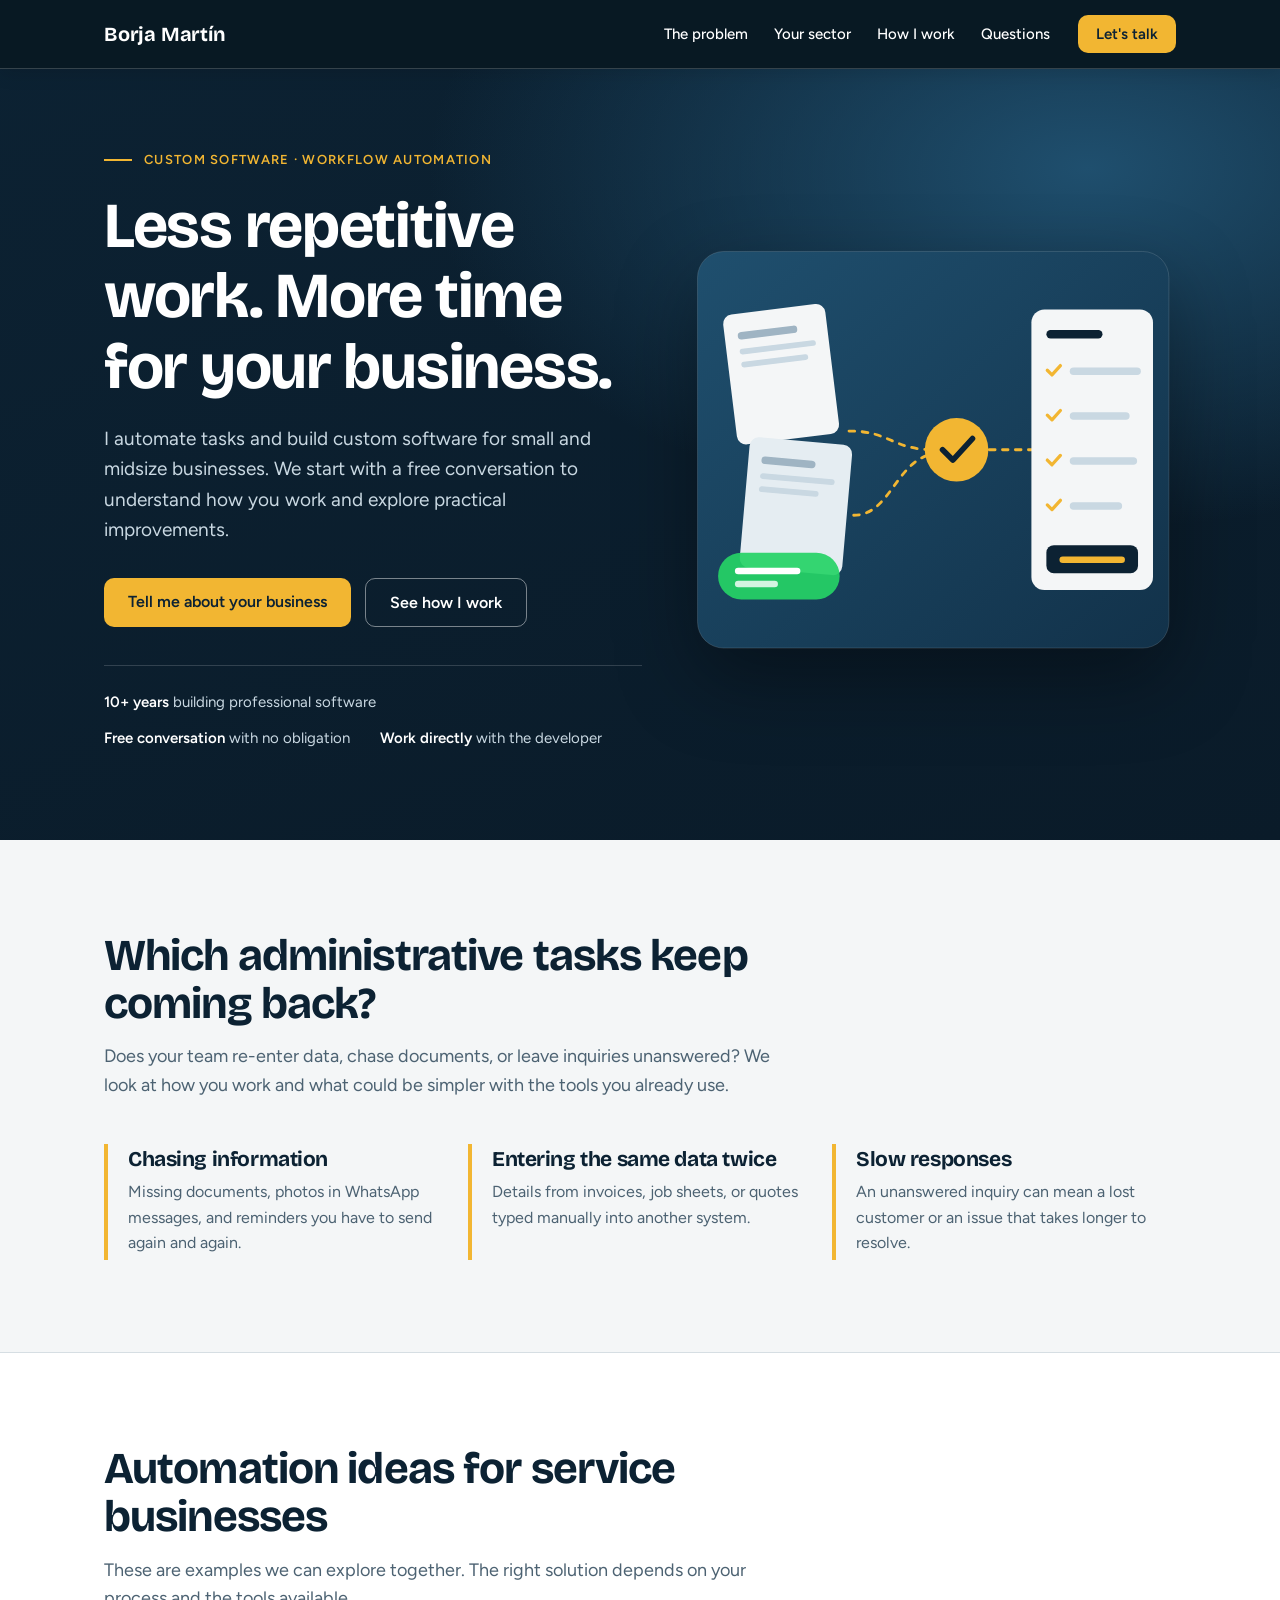
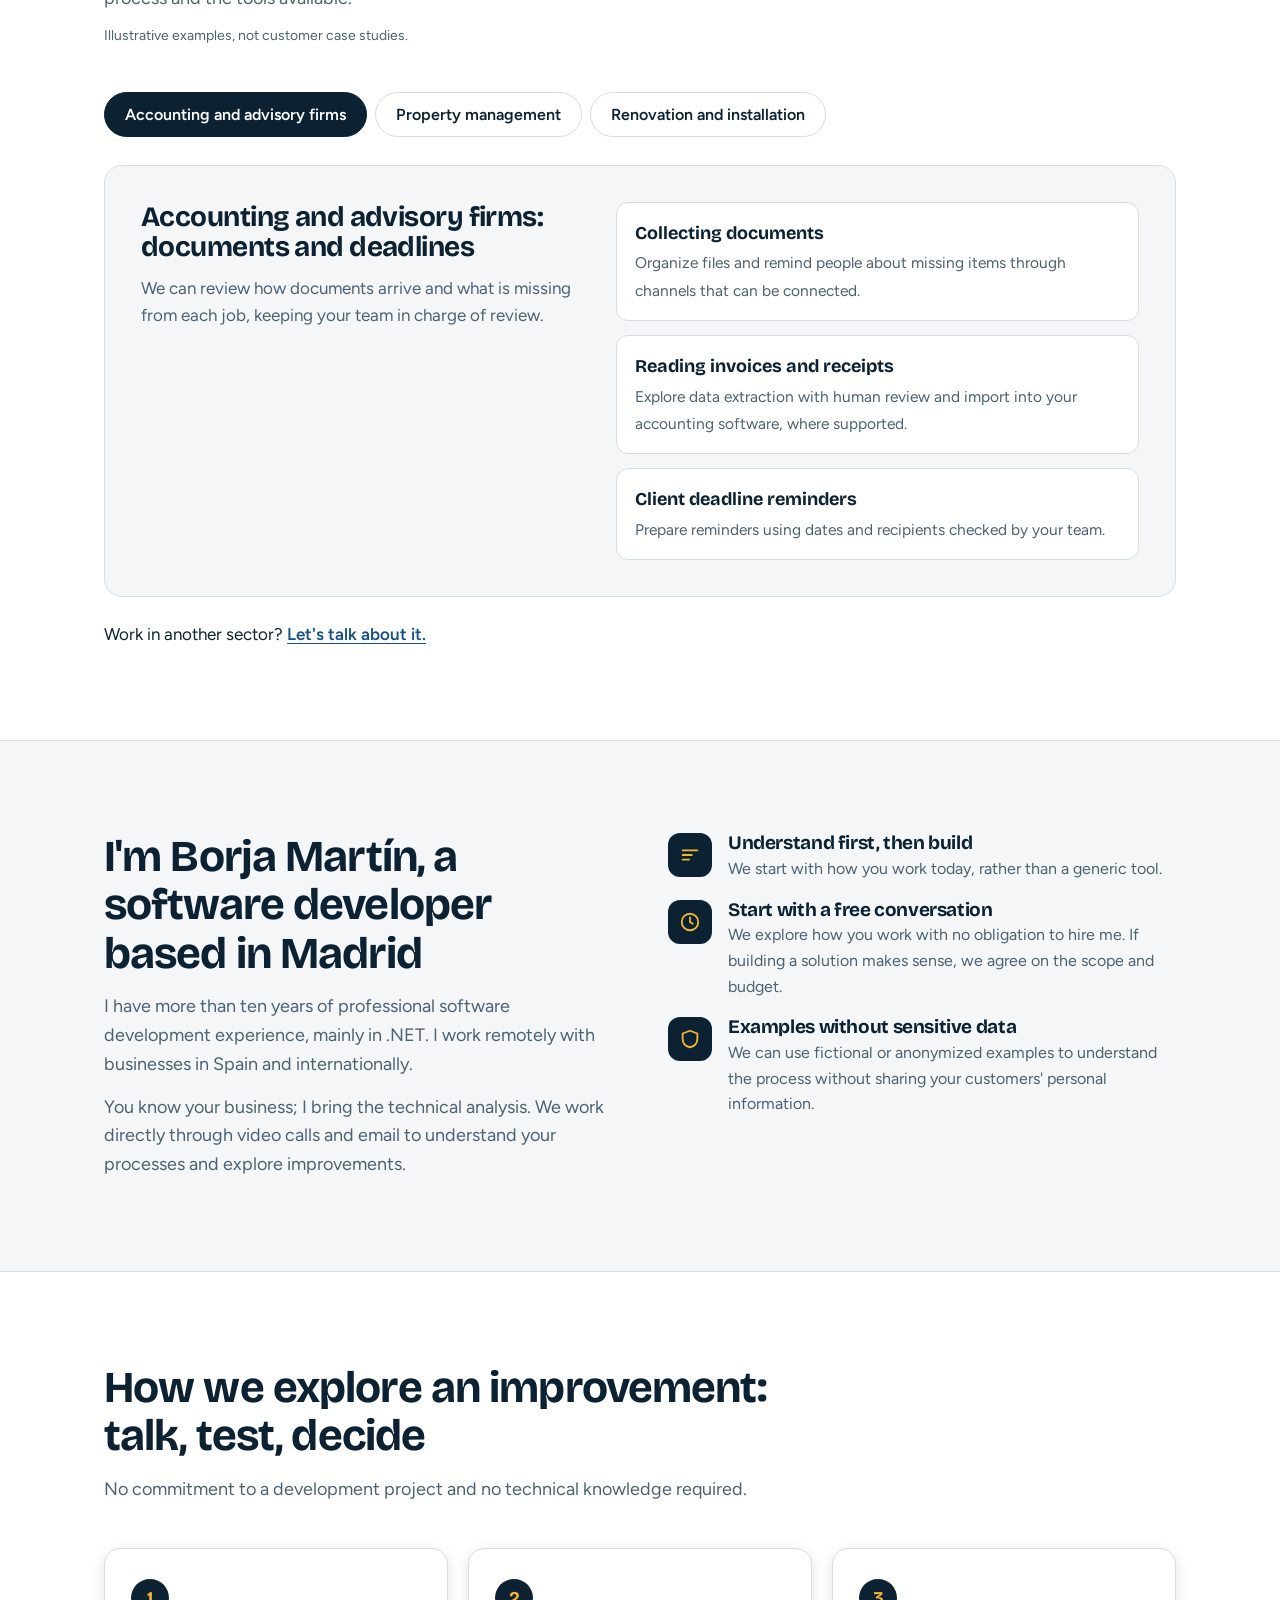
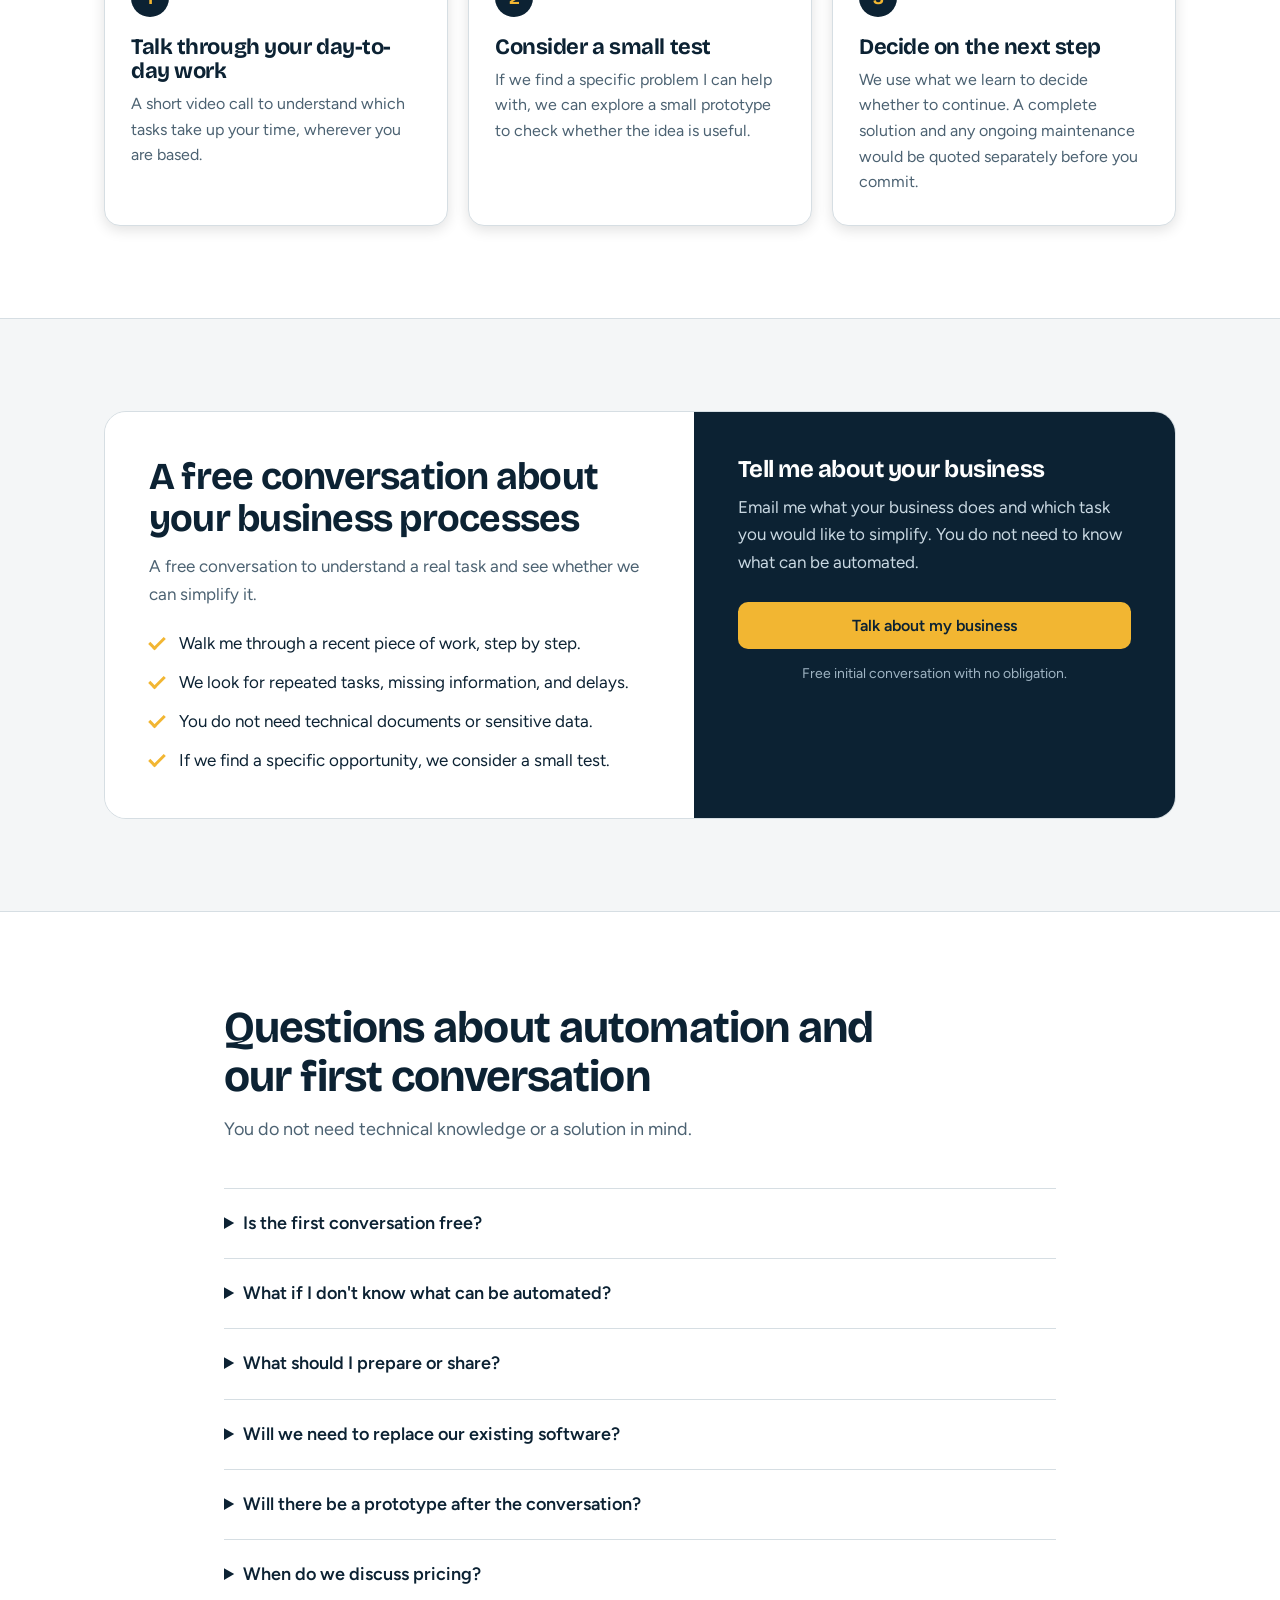
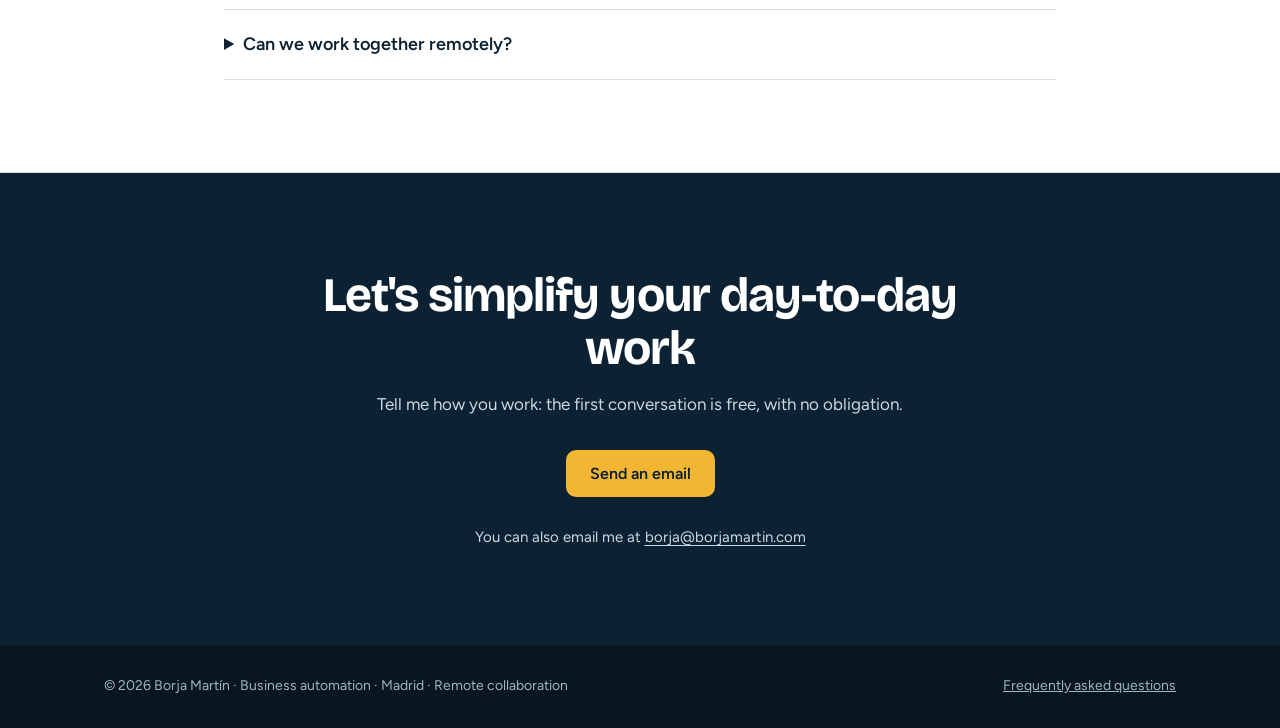
==== publicar/en/index.html @ 5dc5f98e "Add English page and keep translated labels in HTML" ====
<!DOCTYPE html>
<html lang="en">
<head>
<meta charset="utf-8">
<meta name="viewport" content="width=device-width, initial-scale=1, viewport-fit=cover">
<title>Custom Software and Workflow Automation | Borja Martín</title>
<meta name="description" content="Workflow automation and custom software for small and midsize businesses. Work remotely with Borja Martín, a software developer based in Madrid. Start with a free conversation.">
<link rel="preconnect" href="https://fonts.googleapis.com">
<link rel="preconnect" href="https://fonts.gstatic.com" crossorigin>
<link href="https://fonts.googleapis.com/css2?family=Bricolage+Grotesque:opsz,wght@12..96,500;12..96,700&family=Figtree:wght@400;500;600&display=swap" rel="stylesheet">
<link rel="stylesheet" href="../assets/css/styles.css?v=20261029-1">
<script src="../assets/js/main.js" defer></script>
<script defer src="https://analytics.borjamartin.com/script.js" data-website-id="5ac6e45a-a960-495a-aa87-664ab7a96875"></script>
</head>
<body>
<a class="skip-link" href="#inicio">Skip to content</a>

<header class="nav">
  <div class="wrap">
    <a class="brand" href="#inicio">Borja Martín</a>
    <button class="menu-toggle" type="button" aria-expanded="false" aria-controls="primary-navigation" aria-label="Open menu" data-open-label="Open menu" data-close-label="Close menu" hidden>
      <svg viewBox="0 0 24 24" width="24" height="24" aria-hidden="true" focusable="false">
        <path class="menu-icon" d="M4 6h16M4 12h16M4 18h16"/>
        <path class="close-icon" d="m6 6 12 12M6 18 18 6"/>
      </svg>
    </button>
    <nav id="primary-navigation" aria-label="Main navigation"><ul>
      <li><a href="#problema">The problem</a></li>
      <li><a href="#sectores">Your sector</a></li>
      <li><a href="#metodo">How I work</a></li>
      <li><a href="#faq">Questions</a></li>
    </ul></nav>
    <a class="btn sm" href="#contacto">Let's talk</a>
  </div>
</header>

<main id="inicio" tabindex="-1">
<section class="hero" aria-labelledby="hero-title">
  <div class="wrap">
    <div>
      <p class="eyebrow">Custom software · Workflow automation</p>
      <h1 id="hero-title">Less repetitive work. More time for your business.</h1>
      <p class="lead">I automate tasks and build custom software for small and midsize businesses. We start with a free conversation to understand how you work and explore practical improvements.</p>
      <div class="cta-row">
        <a class="btn" href="#contacto">Tell me about your business</a>
        <a class="btn ghost" href="#metodo">See how I work</a>
      </div>
      <div class="proof">
        <span><b>10+ years</b> building professional software</span>
        <span><b>Free conversation</b> with no obligation</span>
        <span><b>Work directly</b> with the developer</span>
      </div>
    </div>
    <svg viewBox="0 0 520 440" role="img" aria-label="Unsorted documents pass through an automated workflow and become an organized, completed checklist">
      <defs>
        <linearGradient id="g1" x1="0" y1="0" x2="1" y2="1"><stop offset="0" stop-color="#1F4F6E"/><stop offset="1" stop-color="#12324A"/></linearGradient>
      </defs>
      <rect x="8" y="8" width="504" height="424" rx="28" fill="url(#g1)" stroke="rgba(255,255,255,.14)"/>
      <g transform="rotate(-7 90 120)"><rect x="40" y="70" width="110" height="140" rx="10" fill="#F4F6F7"/><rect x="54" y="90" width="64" height="8" rx="4" fill="#9FB4C3"/><rect x="54" y="108" width="82" height="6" rx="3" fill="#C9D8E2"/><rect x="54" y="122" width="72" height="6" rx="3" fill="#C9D8E2"/></g>
      <g transform="rotate(5 110 260)"><rect x="60" y="210" width="110" height="140" rx="10" fill="#E5EDF2"/><rect x="74" y="230" width="58" height="8" rx="4" fill="#9FB4C3"/><rect x="74" y="248" width="80" height="6" rx="3" fill="#C9D8E2"/><rect x="74" y="262" width="64" height="6" rx="3" fill="#C9D8E2"/></g>
      <g><rect x="30" y="330" width="130" height="50" rx="25" fill="#25D366" opacity=".92"/><rect x="48" y="346" width="70" height="7" rx="3.5" fill="#fff"/><rect x="48" y="360" width="46" height="7" rx="3.5" fill="#fff" opacity=".8"/></g>
      <path class="flow" d="M170 200 C 215 200, 215 220, 262 220" fill="none" stroke="#F2B632" stroke-width="3" stroke-linecap="round"/>
      <path class="flow" d="M175 290 C 215 290, 220 230, 262 224" fill="none" stroke="#F2B632" stroke-width="3" stroke-linecap="round"/>
      <circle cx="285" cy="220" r="34" fill="#F2B632"/>
      <path d="M270 220 l11 11 l21 -23" fill="none" stroke="#0C2233" stroke-width="6" stroke-linecap="round" stroke-linejoin="round"/>
      <path class="flow" d="M320 220 C 345 220, 345 220, 365 220" fill="none" stroke="#F2B632" stroke-width="3" stroke-linecap="round"/>
      <rect x="365" y="70" width="130" height="300" rx="14" fill="#F4F6F7"/>
      <g fill="#0C2233"><rect x="381" y="92" width="60" height="9" rx="4.5"/></g>
      <g stroke="#F2B632" stroke-width="3.5" fill="none" stroke-linecap="round" stroke-linejoin="round">
        <path d="M382 135 l5 5 l9 -10"/><path d="M382 183 l5 5 l9 -10"/><path d="M382 231 l5 5 l9 -10"/><path d="M382 279 l5 5 l9 -10"/>
      </g>
      <g fill="#C9D8E2"><rect x="406" y="132" width="76" height="8" rx="4"/><rect x="406" y="180" width="64" height="8" rx="4"/><rect x="406" y="228" width="72" height="8" rx="4"/><rect x="406" y="276" width="56" height="8" rx="4"/></g>
      <rect x="381" y="322" width="98" height="30" rx="8" fill="#0C2233"/><rect x="395" y="334" width="70" height="7" rx="3.5" fill="#F2B632"/>
    </svg>
  </div>
</section>

<section id="problema" aria-labelledby="problema-title">
  <div class="wrap">
    <div class="intro">
      <h2 id="problema-title">Which administrative tasks keep coming back?</h2>
      <p>Does your team re-enter data, chase documents, or leave inquiries unanswered? We look at how you work and what could be simpler with the tools you already use.</p>
    </div>
    <div class="pain">
      <div><h3>Chasing information</h3><p>Missing documents, photos in WhatsApp messages, and reminders you have to send again and again.</p></div>
      <div><h3>Entering the same data twice</h3><p>Details from invoices, job sheets, or quotes typed manually into another system.</p></div>
      <div><h3>Slow responses</h3><p>An unanswered inquiry can mean a lost customer or an issue that takes longer to resolve.</p></div>
    </div>
  </div>
</section>

<section id="sectores" class="alt" aria-labelledby="sectores-title">
  <div class="wrap">
    <div class="intro">
      <h2 id="sectores-title">Automation ideas for service businesses</h2>
      <p>These are examples we can explore together. The right solution depends on your process and the tools available.</p>
      <p class="note">Illustrative examples, not customer case studies.</p>
    </div>
    <div class="tabs" role="tablist" aria-label="Business sector" hidden>
      <button class="tab" role="tab" aria-selected="true" aria-controls="p1" id="t1">Accounting and advisory firms</button>
      <button class="tab" role="tab" aria-selected="false" aria-controls="p2" id="t2" tabindex="-1">Property management</button>
      <button class="tab" role="tab" aria-selected="false" aria-controls="p3" id="t3" tabindex="-1">Renovation and installation</button>
    </div>

    <div class="panel" id="p1" aria-labelledby="gestorias-title">
      <div><h3 id="gestorias-title">Accounting and advisory firms: documents and deadlines</h3><p class="story">We can review how documents arrive and what is missing from each job, keeping your team in charge of review.</p></div>
      <ul>
        <li><b>Collecting documents</b><span>Organize files and remind people about missing items through channels that can be connected.</span></li>
        <li><b>Reading invoices and receipts</b><span>Explore data extraction with human review and import into your accounting software, where supported.</span></li>
        <li><b>Client deadline reminders</b><span>Prepare reminders using dates and recipients checked by your team.</span></li>
      </ul>
    </div>

    <div class="panel" id="p2" aria-labelledby="fincas-title">
      <div><h3 id="fincas-title">Property managers: issues and follow-up</h3><p class="story">We can look at bringing reports and responses together so you can see who owns each issue and its current status.</p></div>
      <ul>
        <li><b>Logging issues</b><span>Keep the owner, date, and status together, with automatic or manual entry depending on the channel.</span></li>
        <li><b>Following up with vendors and residents</b><span>Explore notifications based on status changes confirmed by the person responsible.</span></li>
        <li><b>Preparing communications</b><span>Explore templates and reminders with recipients and content reviewed before sending.</span></li>
      </ul>
    </div>

    <div class="panel" id="p3" aria-labelledby="reformas-title">
      <div><h3 id="reformas-title">Renovation and installation: inquiries and quotes</h3><p class="story">We can explore how to collect requests that arrive while you are on site, so you do not have to piece together each inquiry from messages and photos.</p></div>
      <ul>
        <li><b>Collecting requests</b><span>Consider a form or connected channel to gather details, photos, and measurements for review.</span></li>
        <li><b>Drafting quotes</b><span>Explore templates based on your rates, with prices and scope reviewed by you before sending.</span></li>
        <li><b>Tracking inquiries and visits</b><span>Look at reminders for open requests and notifications for confirmed appointments.</span></li>
      </ul>
    </div>
    <p class="sector-contact">Work in another sector? <a href="#contacto">Let's talk about it.</a></p>
  </div>
</section>

<section id="guia" aria-labelledby="guia-title">
  <div class="wrap guide">
    <div class="intro">
      <h2 id="guia-title">I'm Borja Martín, a software developer based in Madrid</h2>
      <p>I have more than ten years of professional software development experience, mainly in .NET. I work remotely with businesses in Spain and internationally.</p>
      <p>You know your business; I bring the technical analysis. We work directly through video calls and email to understand your processes and explore improvements.</p>
    </div>
    <div class="facts">
      <div class="fact"><i><svg viewBox="0 0 24 24"><path d="M4 7h16M4 12h10M4 17h7"/></svg></i><div><h3>Understand first, then build</h3><p>We start with how you work today, rather than a generic tool.</p></div></div>
      <div class="fact"><i><svg viewBox="0 0 24 24"><circle cx="12" cy="12" r="9"/><path d="M12 7v5l3 2"/></svg></i><div><h3>Start with a free conversation</h3><p>We explore how you work with no obligation to hire me. If building a solution makes sense, we agree on the scope and budget.</p></div></div>
      <div class="fact"><i><svg viewBox="0 0 24 24"><path d="M12 3l8 3v6c0 5-3.5 8-8 9-4.5-1-8-4-8-9V6z"/></svg></i><div><h3>Examples without sensitive data</h3><p>We can use fictional or anonymized examples to understand the process without sharing your customers' personal information.</p></div></div>
    </div>
  </div>
</section>

<section id="metodo" class="alt" aria-labelledby="metodo-title">
  <div class="wrap">
    <div class="intro"><h2 id="metodo-title">How we explore an improvement: talk, test, decide</h2><p>No commitment to a development project and no technical knowledge required.</p></div>
    <div class="steps">
      <div class="step"><h3>Talk through your day-to-day work</h3><p>A short video call to understand which tasks take up your time, wherever you are based.</p></div>
      <div class="step"><h3>Consider a small test</h3><p>If we find a specific problem I can help with, we can explore a small prototype to check whether the idea is useful.</p></div>
      <div class="step"><h3>Decide on the next step</h3><p>We use what we learn to decide whether to continue. A complete solution and any ongoing maintenance would be quoted separately before you commit.</p></div>
    </div>
  </div>
</section>

<section id="conversacion" aria-labelledby="conversacion-title">
  <div class="wrap">
    <div class="offer">
      <div class="l">
        <h2 id="conversacion-title">A free conversation about your business processes</h2>
        <p>A free conversation to understand a real task and see whether we can simplify it.</p>
        <ul>
          <li>Walk me through a recent piece of work, step by step.</li>
          <li>We look for repeated tasks, missing information, and delays.</li>
          <li>You do not need technical documents or sensitive data.</li>
          <li>If we find a specific opportunity, we consider a small test.</li>
        </ul>
      </div>
      <div class="r">
        <h3>Tell me about your business</h3>
        <p>Email me what your business does and which task you would like to simplify. You do not need to know what can be automated.</p>
        <a class="btn" href="#contacto">Talk about my business</a>
        <small>Free initial conversation with no obligation.</small>
      </div>
    </div>
  </div>
</section>

<section id="faq" class="alt" aria-labelledby="faq-title">
  <div class="wrap faq">
    <div class="intro">
      <h2 id="faq-title">Questions about automation and our first conversation</h2>
      <p>You do not need technical knowledge or a solution in mind.</p>
    </div>
    <details>
      <summary>Is the first conversation free?</summary>
      <p>Yes. It helps me understand how you work and whether there is a problem I can help with. It does not commit you to an assessment, prototype, or development project.</p>
    </details>
    <details>
      <summary>What if I don't know what can be automated?</summary>
      <p>That is fine. We can start with a recent job: how it came in, who was involved, and where problems arose. You know the business; I investigate the technical options.</p>
    </details>
    <details>
      <summary>What should I prepare or share?</summary>
      <p>Think of a task that repeats or causes problems. If we need an example, use fictional or anonymized data. You do not need to send passwords, customer documents, or sensitive information.</p>
    </details>
    <details>
      <summary>Will we need to replace our existing software?</summary>
      <p>Not necessarily. First we check whether work can be simplified with what you already use. Connecting tools depends on their features, permissions, and costs, so we need to check each case.</p>
    </details>
    <details>
      <summary>Will there be a prototype after the conversation?</summary>
      <p>Not always. If we find a specific problem and a test would help us evaluate an improvement, we agree on what to test and the terms before starting. A prototype helps us learn; it would not be a complete solution ready for production.</p>
    </details>
    <details>
      <summary>When do we discuss pricing?</summary>
      <p>The initial conversation is free. If continuing makes sense, we agree on the next piece of work and its terms before starting. Any subsequent development or maintenance would have a proposal and quote for you to accept or decline.</p>
    </details>
    <details>
      <summary>Can we work together remotely?</summary>
      <p>Yes. I am based in Madrid and work remotely with businesses internationally. We use video calls, email, and examples of your processes to define the work and review progress. We agree on meeting times that work for both of us.</p>
    </details>
  </div>
</section>

<section class="final" id="contacto" aria-labelledby="contacto-title">
  <div class="wrap">
    <h2 id="contacto-title">Let's simplify your day-to-day work</h2>
    <p>Tell me how you work: the first conversation is free, with no obligation.</p>
    <div class="cta-row">
      <a class="btn" href="mailto:borja@borjamartin.com?subject=Conversation%20about%20my%20business" data-mail data-umami-event="email-click">Send an email</a>
    </div>
    <p class="contact-email">You can also email me at <a href="mailto:borja@borjamartin.com" data-mail>borja@borjamartin.com</a></p>
  </div>
</section>
</main>

<footer>
  <div class="wrap">
    <span>© <span data-current-year>2026</span> Borja Martín · Business automation · Madrid · Remote collaboration</span>
    <a href="#faq">Frequently asked questions</a>
  </div>
</footer>


</body>
</html>
---- publicar/assets/css/styles.css ----
:root{
  --bg:#F4F6F7;--surface:#fff;--ink:#0C2233;--muted:#4C6272;--line:#D6DEE3;
  --navy:#0C2233;--navy2:#16384F;--accent:#F2B632;--accent-ink:#0C2233;--link:#16508A;
  --head:"Bricolage Grotesque","Segoe UI",system-ui,sans-serif;--body:"Figtree","Segoe UI",system-ui,sans-serif;
  box-sizing:border-box;padding-top:env(safe-area-inset-top,0px);padding-bottom:env(safe-area-inset-bottom,0px);
}
@media (prefers-color-scheme:dark){:root:not([data-theme="light"]){--bg:#09151E;--surface:#10263A;--ink:#EAF0F3;--muted:#A3B6C4;--line:#23405A;--link:#8DC0F0;color-scheme:dark}}
:root[data-theme="dark"]{--bg:#09151E;--surface:#10263A;--ink:#EAF0F3;--muted:#A3B6C4;--line:#23405A;--link:#8DC0F0;color-scheme:dark}
*,*::before,*::after{box-sizing:inherit}
html{scroll-behavior:smooth;scroll-padding-top:calc(env(safe-area-inset-top,0px) + 76px)}
body{margin:0;background:var(--bg);color:var(--ink);font:400 17px/1.6 var(--body);-webkit-font-smoothing:antialiased}
body::before{content:"";position:fixed;inset:0 0 auto;height:env(safe-area-inset-top,0px);z-index:60;background:#081923}
h1,h2,h3{font-family:var(--head);line-height:1.1;margin:0;letter-spacing:-.02em}
p{margin:0}
a{color:inherit}
.wrap{max-width:1120px;margin:0 auto;padding:0 24px}
:focus-visible{outline:3px solid var(--ink);outline-offset:3px;border-radius:4px}
.nav :focus-visible,.hero :focus-visible,.offer .r :focus-visible,.final :focus-visible,footer :focus-visible{outline-color:var(--accent)}
[hidden]{display:none!important}
.skip-link{position:fixed;top:10px;left:10px;z-index:100;padding:12px 18px;background:var(--surface);color:var(--ink);transform:translateY(-200%)}
.skip-link:focus{transform:none}

/* navbar */
.nav{position:fixed;top:env(safe-area-inset-top,0px);left:0;right:0;z-index:50;background:#081923;border-bottom:1px solid rgba(255,255,255,.18);box-shadow:0 4px 18px rgba(0,0,0,.12);color:#fff}
.nav .wrap{display:flex;align-items:center;gap:28px;height:68px}
.brand{font:700 20px var(--head);text-decoration:none;margin-right:auto;letter-spacing:-.01em}
.nav ul{display:flex;gap:26px;list-style:none;margin:0;padding:0}
.nav ul a{text-decoration:none;font-weight:500;font-size:15px;opacity:1}
.nav ul a:hover{opacity:1;text-decoration:underline;text-underline-offset:6px}
.menu-toggle {
  display: none;
  align-items: center;
  justify-content: center;
  flex-shrink: 0;
  width: 44px;
  height: 44px;
  padding: 0;
  border: 1px solid rgba(255,255,255,.45);
  border-radius: 10px;
  background: transparent;
  color: #fff;
  cursor: pointer;
}
.menu-toggle svg{fill:none;stroke:currentColor;stroke-width:2;stroke-linecap:round}
.menu-toggle .close-icon{display:none}
.menu-toggle[aria-expanded="true"] .menu-icon{display:none}
.menu-toggle[aria-expanded="true"] .close-icon{display:block}
.menu-toggle:hover{background:rgba(255,255,255,.08)}
.btn{display:inline-block;background:var(--accent);color:var(--accent-ink);font:600 16px var(--body);padding:14px 24px;border-radius:10px;text-decoration:none;border:0;cursor:pointer;transition:transform .15s,box-shadow .15s}
.btn:hover{transform:translateY(-2px);box-shadow:0 8px 22px rgba(242,182,50,.35)}
.btn.sm{padding:10px 18px;font-size:15px}
.btn.ghost{background:transparent;color:#fff;border:1.5px solid rgba(255,255,255,.45)}
.btn.ghost:hover{box-shadow:none;border-color:#fff}

/* hero */
.hero{background:radial-gradient(1100px 600px at 85% 20%,#1F4F6E 0%,transparent 60%),linear-gradient(160deg,#0C2233,#0A1B29);color:#fff;padding:150px 0 90px;overflow:hidden}
.hero .wrap{display:grid;grid-template-columns:1.05fr .95fr;gap:48px;align-items:center}
.eyebrow{display:flex;align-items:center;gap:12px;margin-bottom:20px;color:var(--accent);font-size:13px;font-weight:600;letter-spacing:.1em;text-transform:uppercase}
.eyebrow::before{content:"";width:28px;height:2px;background:currentColor;flex:none}
.hero h1{font-size:clamp(38px,5.4vw,64px);font-weight:700}
.hero p.lead{font-size:19px;color:#C9D8E2;margin:22px 0 32px;max-width:520px}
.cta-row{display:flex;flex-wrap:wrap;gap:14px}
.proof{display:flex;flex-wrap:wrap;gap:12px 30px;margin-top:38px;padding-top:24px;border-top:1px solid rgba(255,255,255,.16);font-size:15px;color:#C9D8E2}
.proof b{color:#fff;font-weight:600}
.hero svg{width:100%;height:auto;display:block;filter:drop-shadow(0 30px 40px rgba(0,0,0,.35))}
.flow{stroke-dasharray:6 8;animation:dash 2.4s linear 2}
@keyframes dash{to{stroke-dashoffset:-56}}

/* sections */
section{padding:92px 0}
.intro{max-width:680px;margin-bottom:44px}
.intro h2{font-size:clamp(30px,4vw,44px)}
.intro p{color:var(--muted);margin-top:14px;font-size:18px}
.alt{background:var(--surface);border-block:1px solid var(--line)}

/* problema */
.pain{display:grid;grid-template-columns:repeat(3,1fr);gap:20px}
.pain div{border-left:4px solid var(--accent);padding:4px 0 4px 20px}
.pain h3{font-size:21px;margin-bottom:8px}
.pain p{color:var(--muted);font-size:16px}

/* sectores */
.tabs{display:flex;flex-wrap:wrap;gap:8px;margin-bottom:28px}
.tab{font:600 16px var(--body);padding:12px 20px;border-radius:999px;border:1.5px solid var(--line);background:transparent;color:var(--ink);cursor:pointer;transition:background .15s,color .15s,border-color .15s}
.tab:hover{border-color:var(--navy2)}
.tab[aria-selected="true"]{background:var(--navy);color:#fff;border-color:var(--navy)}
:root[data-theme="dark"] .tab[aria-selected="true"]{background:var(--accent);color:var(--accent-ink);border-color:var(--accent)}
@media (prefers-color-scheme:dark){:root:not([data-theme="light"]) .tab[aria-selected="true"]{background:var(--accent);color:var(--accent-ink);border-color:var(--accent)}}
.panel{display:grid;grid-template-columns:1fr 1.2fr;gap:40px;background:var(--bg);border:1px solid var(--line);border-radius:18px;padding:36px}
.panel + .panel{margin-top:24px}
.tabs:not([hidden]) ~ .panel{margin-top:0}
.panel h3{font-size:28px;margin-bottom:12px}
.panel .story{color:var(--muted)}
.panel ul{list-style:none;margin:0;padding:0;display:grid;gap:14px}
.panel li{padding:16px 18px;border:1px solid var(--line);border-radius:12px;background:var(--surface)}
.panel li b{display:block;font-family:var(--head);font-size:18px;margin-bottom:2px}
.panel li span{color:var(--muted);font-size:15.5px}
.note{font-size:14px;color:var(--muted);margin-top:16px}
.intro .note{font-size:14px;margin-top:12px}
.sector-contact {
  margin-top: 24px;
  color: var(--ink);
}

.sector-contact a {
  color: var(--link);
  font-weight: 600;
  text-underline-offset: 3px;
}

/* guía */
.guide{display:grid;grid-template-columns:1fr 1fr;gap:56px;align-items:start}
.guide .intro{margin-bottom:0}
.guide .facts{display:grid;gap:18px}
.fact{display:flex;gap:16px;align-items:flex-start}
.fact i{flex:none;width:44px;height:44px;border-radius:12px;background:var(--navy);display:grid;place-items:center}
.fact i svg{width:22px;height:22px;stroke:var(--accent);fill:none;stroke-width:2;stroke-linecap:round;stroke-linejoin:round}
.fact h3{font-size:19px;margin-bottom:2px}
.fact p{color:var(--muted);font-size:16px}

/* plan */
.steps{display:grid;grid-template-columns:repeat(3,1fr);gap:20px;counter-reset:s}
.step {
  position: relative;
  background: var(--surface);
  border: 1px solid var(--line);
  border-radius: 16px;
  padding: 30px 26px;
  box-shadow: 0 4px 14px rgb(0 0 0 / 12%);
}

@media (prefers-color-scheme: dark) {
  :root:not([data-theme="light"]) .step {
    background: #09151E;
    border-color: #36546B;
    box-shadow: none;
  }

  :root:not([data-theme="light"]) .step::before {
    background: var(--accent);
    color: var(--accent-ink);
  }
}

:root[data-theme="dark"] .step {
  background: #09151E;
  border-color: #36546B;
  box-shadow: none;
}

:root[data-theme="dark"] .step::before {
  background: var(--accent);
  color: var(--accent-ink);
}
.step::before{counter-increment:s;content:counter(s);display:grid;place-items:center;width:38px;height:38px;border-radius:50%;background:var(--navy);color:var(--accent);font:700 18px var(--head);margin-bottom:18px}
.step h3{font-size:22px;margin-bottom:8px}
.step p{color:var(--muted);font-size:16px}

/* oferta */
.offer{display:grid;grid-template-columns:1.1fr .9fr;gap:0;border-radius:22px;overflow:hidden;border:1px solid var(--line)}
.offer .l{padding:44px;background:var(--surface)}
.offer .r{padding:44px;background:var(--navy);color:#fff}
.offer h2{font-size:clamp(28px,3.6vw,38px);margin-bottom:14px}
.offer .l p{color:var(--muted)}
.offer ul{list-style:none;padding:0;margin:22px 0 0;display:grid;gap:12px}
.offer li{padding-left:30px;position:relative}
.offer li::before{content:"";position:absolute;left:0;top:7px;width:16px;height:9px;border-left:3px solid var(--accent);border-bottom:3px solid var(--accent);transform:rotate(-45deg)}
.offer .r h3{font-size:24px;margin-bottom:12px}
.offer .r p{color:#C9D8E2;margin-bottom:26px}
.offer .r .btn{width:100%;text-align:center}
.offer .r small{display:block;margin-top:14px;color:#9FB4C3;font-size:14px;text-align:center}

/* preguntas frecuentes */
.faq {
  max-width: 880px;
}

.faq details {
  padding: 22px 0;
  border-top: 1px solid var(--line);
}

.faq details:last-child {
  border-bottom: 1px solid var(--line);
}

.faq summary {
  cursor: pointer;
  font-weight: 600;
  font-size: 18px;
  line-height: 1.4;
}

.faq summary::marker {
  color: var(--ink);
}

.faq details p {
  margin-top: 14px;
  color: var(--muted);
}

/* cierre */
.final{background:var(--navy);color:#fff;text-align:center;padding:96px 0}
.final h2{font-size:clamp(30px,4.2vw,48px);max-width:700px;margin:0 auto 16px}
.final p{color:#C9D8E2;max-width:560px;margin:0 auto 32px}
.final .cta-row{justify-content:center}
.final .contact-email{margin:28px auto 0;font-size:15px}
.contact-email a{text-underline-offset:3px;overflow-wrap:anywhere}
footer{background:#08161F;color:#9FB4C3;font-size:14px;padding:30px 0}
footer .wrap{display:flex;flex-wrap:wrap;gap:12px 28px;justify-content:space-between}

@media (max-width:900px){
  .nav .wrap{gap:8px}
  .nav .brand{white-space:nowrap}
  .nav .btn.sm{order:2}
  .menu-toggle{display:inline-flex;order:3}
  .nav nav{order:4}
  .nav ul{flex-direction:column;gap:4px}
  .nav ul a{display:block;padding:12px 16px;font-size:16px;opacity:1;border-radius:8px}
  .nav ul a:hover{background:rgba(255,255,255,.08)}
  .nav.menu-ready nav {
    position: absolute;
    top: 100%;
    left: 16px;
    right: 16px;
    padding: 12px;
    max-height: calc(100dvh - 84px - env(safe-area-inset-top,0px));
    overflow-y: auto;
    background: var(--navy);
    border: 1px solid rgba(255,255,255,.2);
    border-radius: 0 0 14px 14px;
    box-shadow: 0 16px 32px rgba(0,0,0,.25);
  }
  .nav:not(.menu-ready) .wrap{height:auto;min-height:68px;flex-wrap:wrap;padding-block:12px}
  .nav:not(.menu-ready) nav{width:100%}
  .nav:not(.menu-ready) ul{flex-direction:row;flex-wrap:wrap}
  .hero{padding:120px 0 64px}
  .hero .wrap,.guide,.offer,.panel{grid-template-columns:1fr}
  .pain,.steps{grid-template-columns:1fr}
  section{padding:68px 0}
  .offer .l,.offer .r{padding:30px 24px}
  .panel{padding:26px 20px}
}
@media (max-width:600px){
  section{padding:48px 0}
  .hero{padding-bottom:48px}
  .hero .wrap{gap:28px}
  .hero svg{max-width:280px;margin-inline:auto}
  .intro{margin-bottom:28px}
  .proof{margin-top:28px;padding-top:20px}
  .guide{gap:32px}
  .panel{padding:24px 20px;gap:24px}
  .panel ul{gap:0}
  .panel li{padding:16px 0;border:0;border-radius:0;background:transparent}
  .panel li:first-child{padding-top:0}
  .panel li:last-child{padding-bottom:0}
  .panel li + li{border-top:1px solid var(--line)}
  .final{padding:56px 0}
}
@media (max-width:480px){
  .nav .wrap{padding-inline:16px}
  .nav .brand{font-size:18px}
  .nav .btn.sm{padding:10px 14px;white-space:nowrap;flex-shrink:0}
}
@media (prefers-reduced-motion:reduce){.flow{animation:none}html{scroll-behavior:auto}.btn{transition:none}}
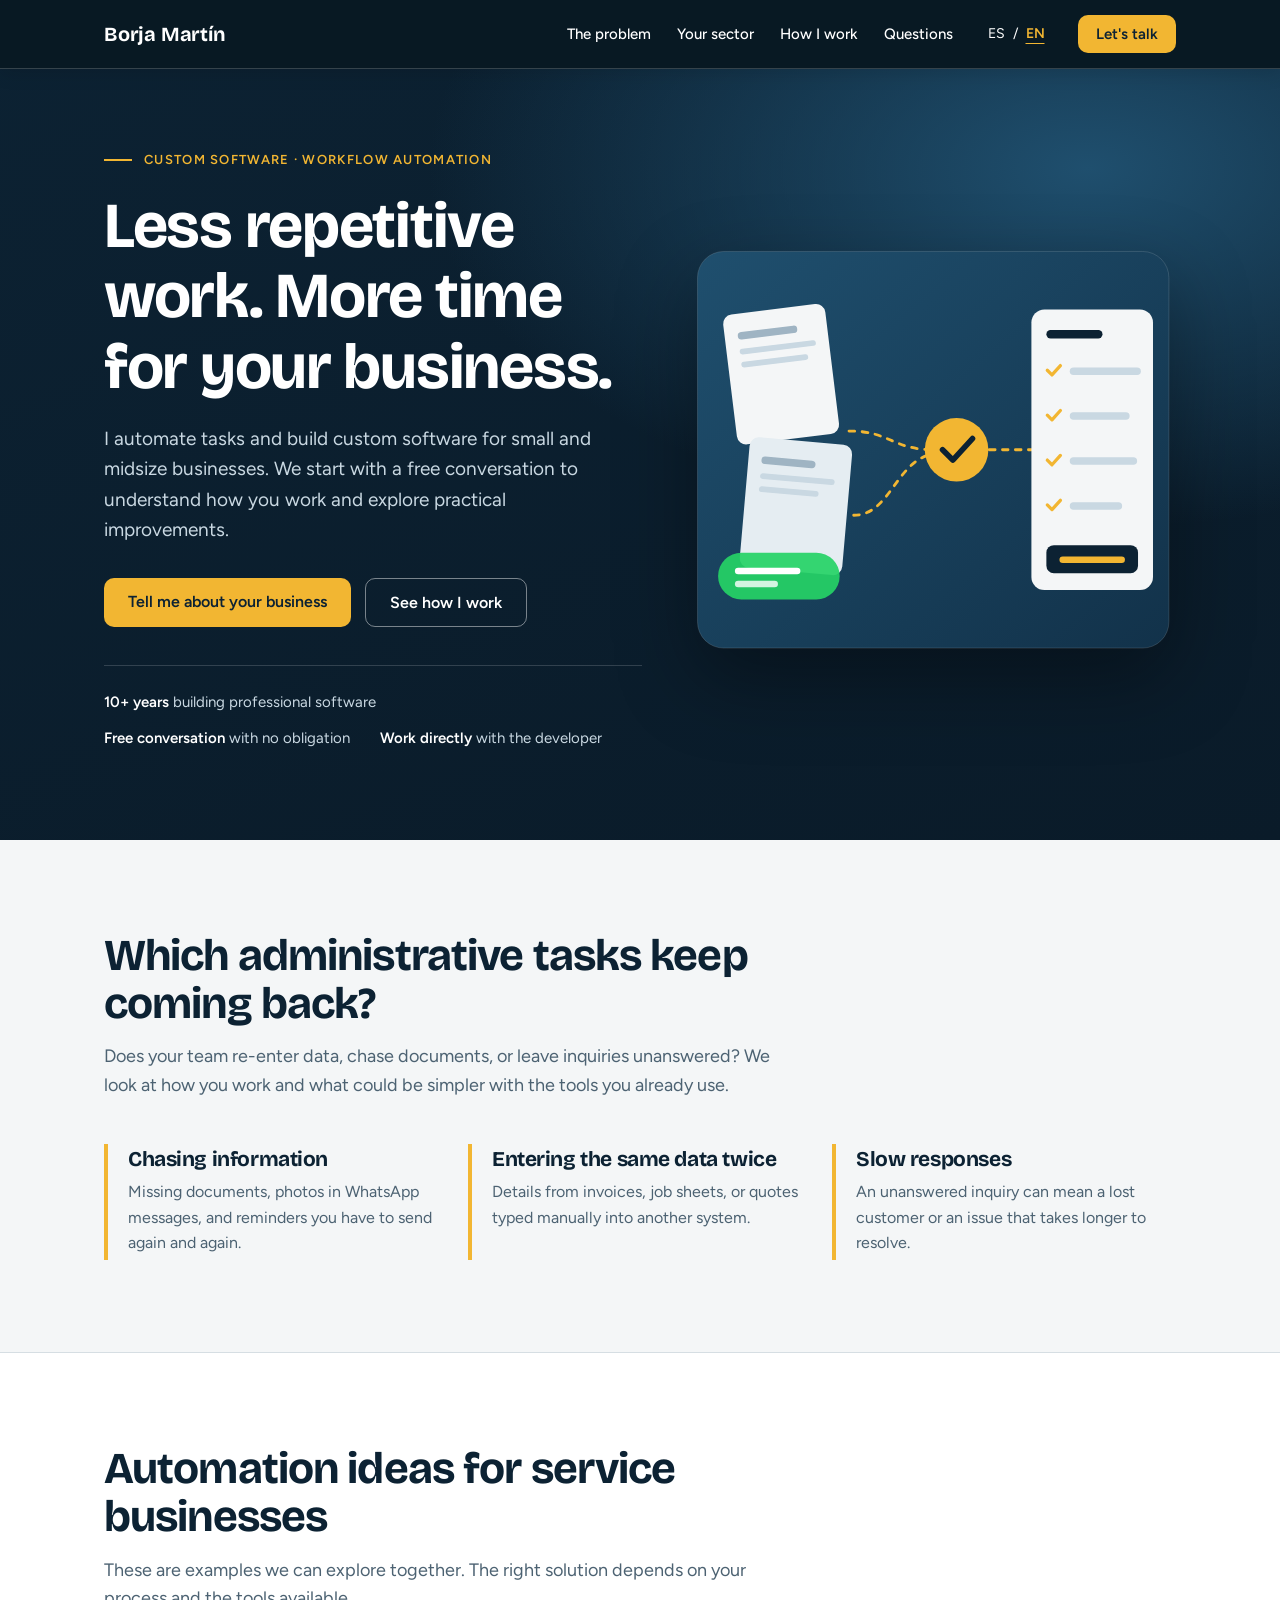
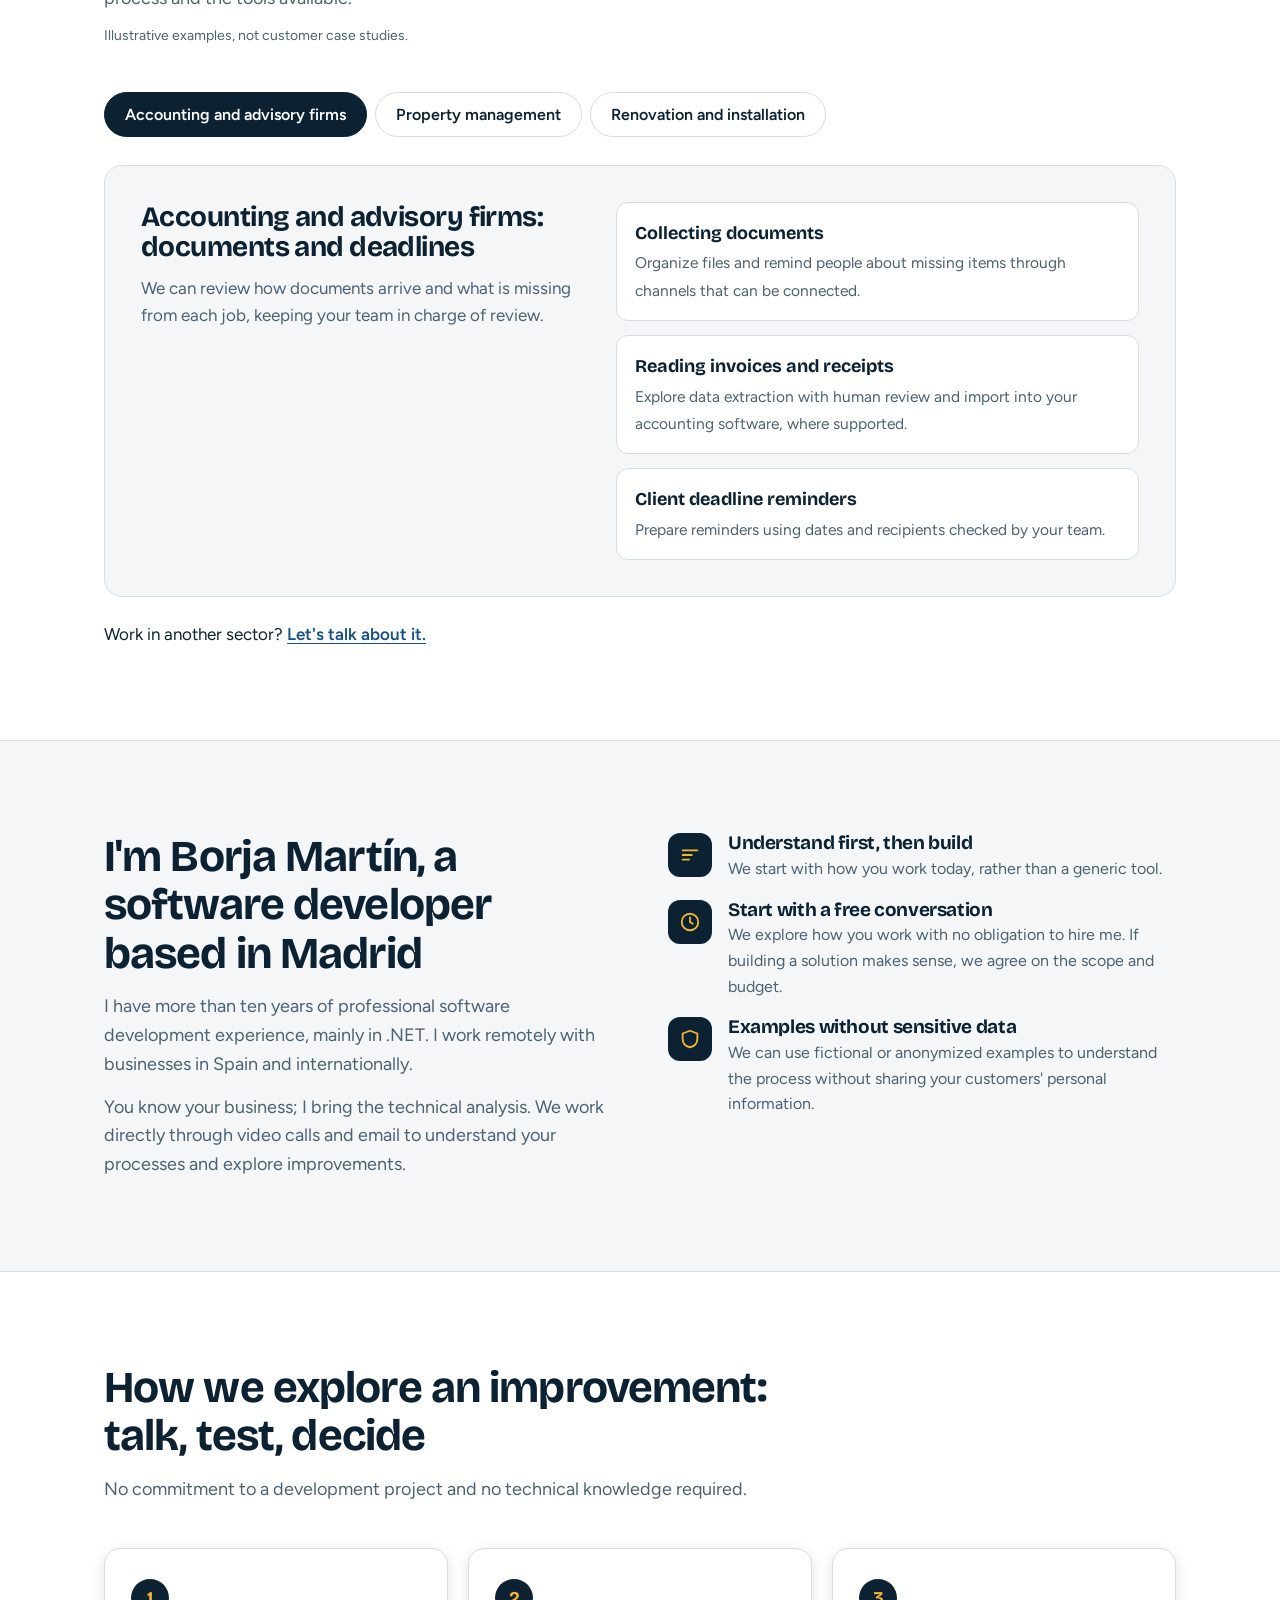
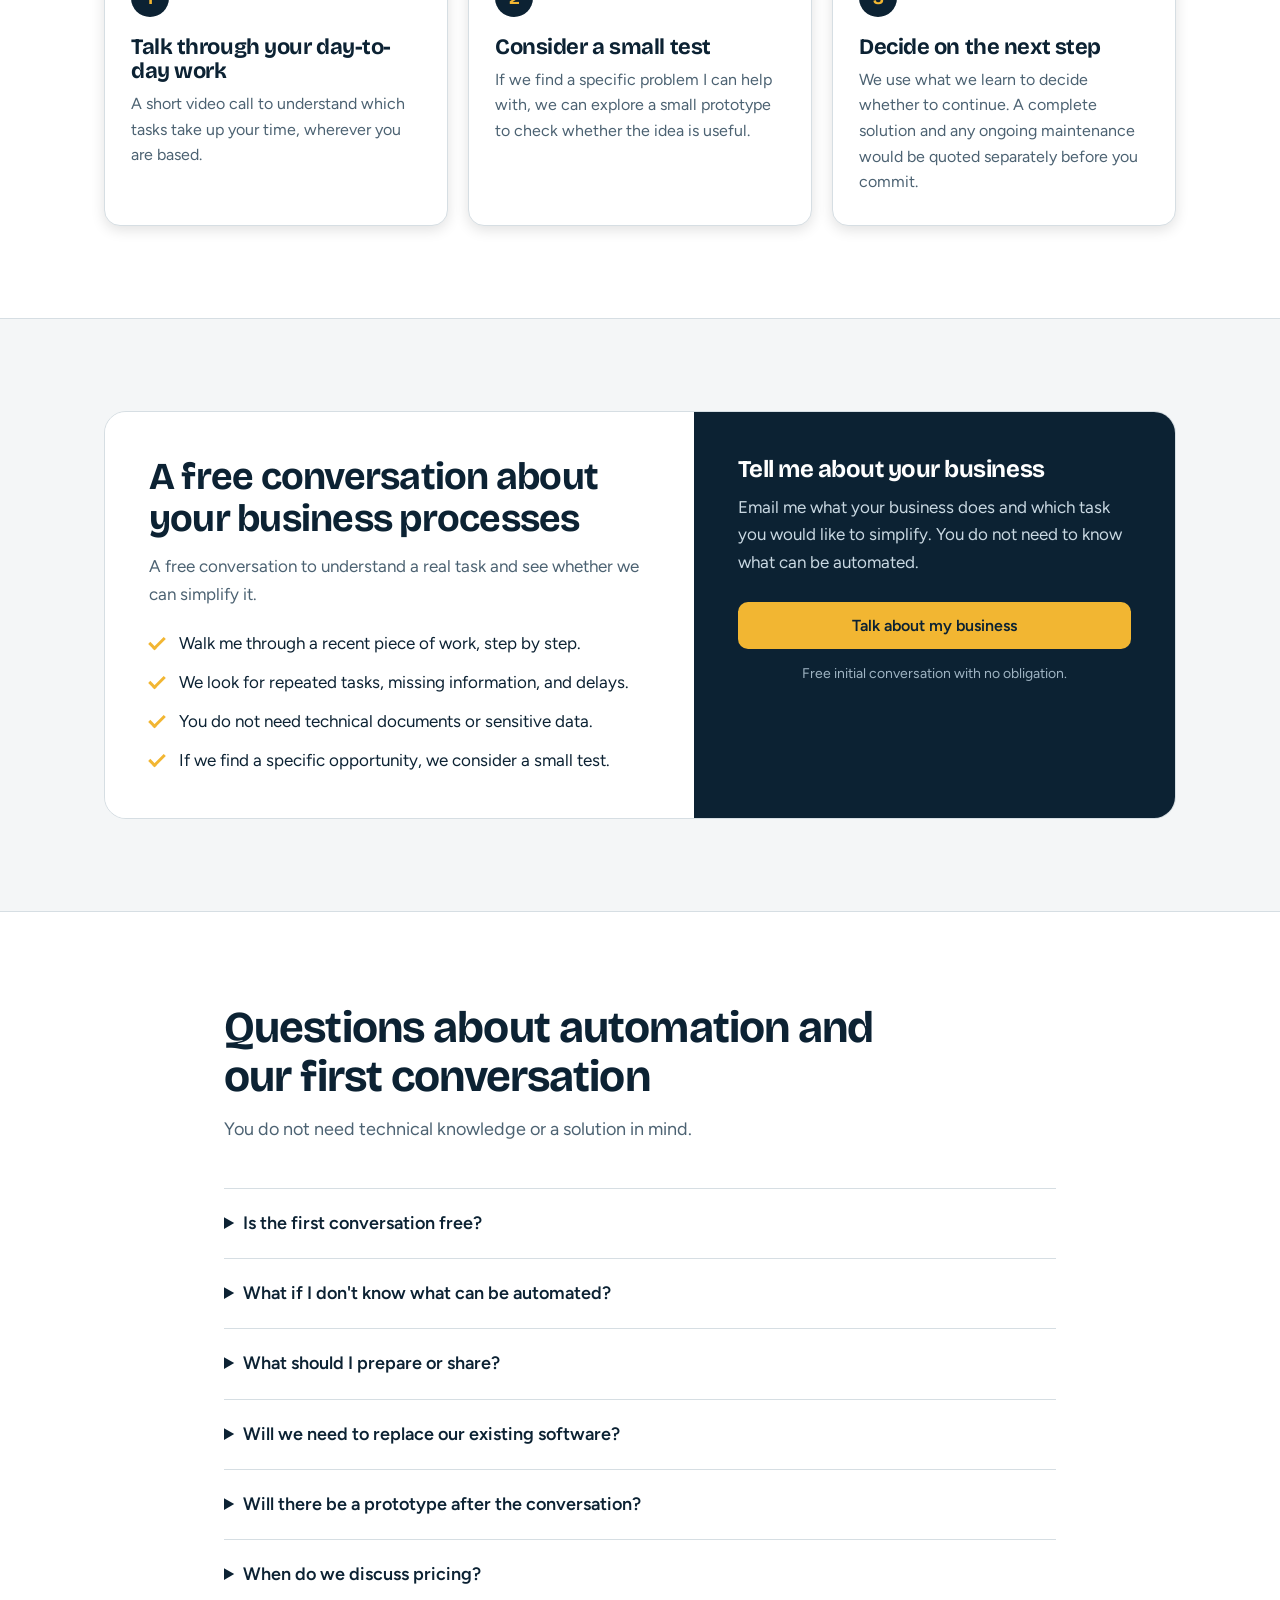
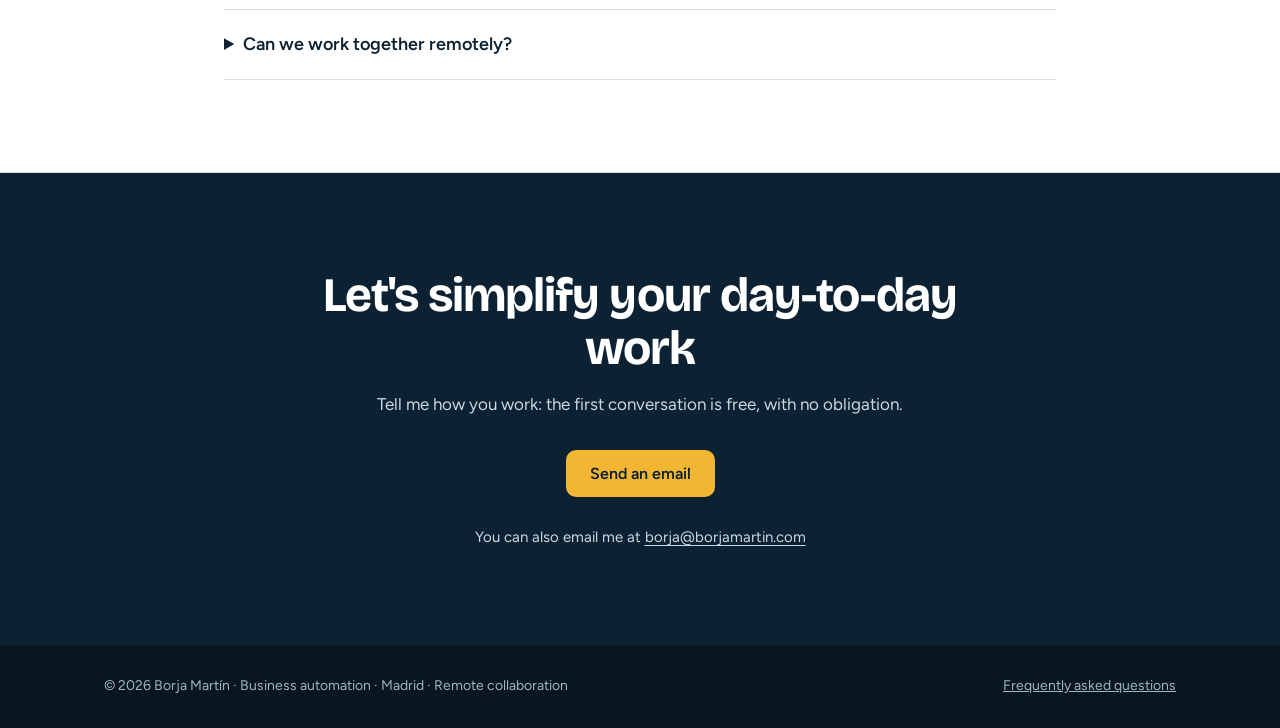
==== commit 7fe562b6: "Add language switch and update Spanish service tagline" ====
--- a/publicar/en/index.html
+++ b/publicar/en/index.html
@@ -30,6 +30,11 @@
       <li><a href="#metodo">How I work</a></li>
       <li><a href="#faq">Questions</a></li>
     </ul></nav>
+    <div class="language-switch" role="group" aria-label="Language">
+      <a href="../es/" lang="es" hreflang="es" aria-label="Español">ES</a>
+      <span aria-hidden="true">/</span>
+      <a href="../en/" lang="en" hreflang="en" aria-label="English" aria-current="page">EN</a>
+    </div>
     <a class="btn sm" href="#contacto">Let's talk</a>
   </div>
 </header>
--- a/publicar/assets/css/styles.css
+++ b/publicar/assets/css/styles.css
@@ -46,6 +46,10 @@
 .menu-toggle[aria-expanded="true"] .menu-icon{display:none}
 .menu-toggle[aria-expanded="true"] .close-icon{display:block}
 .menu-toggle:hover{background:rgba(255,255,255,.08)}
+.language-switch{display:flex;align-items:center;gap:2px;flex-shrink:0;font-size:14px}
+.language-switch a{display:inline-flex;align-items:center;justify-content:center;min-width:30px;min-height:44px;border-radius:4px;text-decoration:none}
+.language-switch a:hover{text-decoration:underline;text-underline-offset:5px}
+.language-switch a[aria-current="page"]{color:var(--accent);font-weight:600;text-decoration:underline;text-underline-offset:5px}
 .btn{display:inline-block;background:var(--accent);color:var(--accent-ink);font:600 16px var(--body);padding:14px 24px;border-radius:10px;text-decoration:none;border:0;cursor:pointer;transition:transform .15s,box-shadow .15s}
 .btn:hover{transform:translateY(-2px);box-shadow:0 8px 22px rgba(242,182,50,.35)}
 .btn.sm{padding:10px 18px;font-size:15px}
@@ -262,5 +266,9 @@
   .nav .wrap{padding-inline:16px}
   .nav .brand{font-size:18px}
   .nav .btn.sm{padding:10px 14px;white-space:nowrap;flex-shrink:0}
+  .nav .wrap:has(.language-switch){gap:4px;padding-inline:12px}
+  .nav:has(.language-switch) .brand{font-size:16px}
+  .nav:has(.language-switch) .btn.sm{font-size:13px;padding-inline:8px}
+  .language-switch a{min-width:26px}
 }
 @media (prefers-reduced-motion:reduce){.flow{animation:none}html{scroll-behavior:auto}.btn{transition:none}}
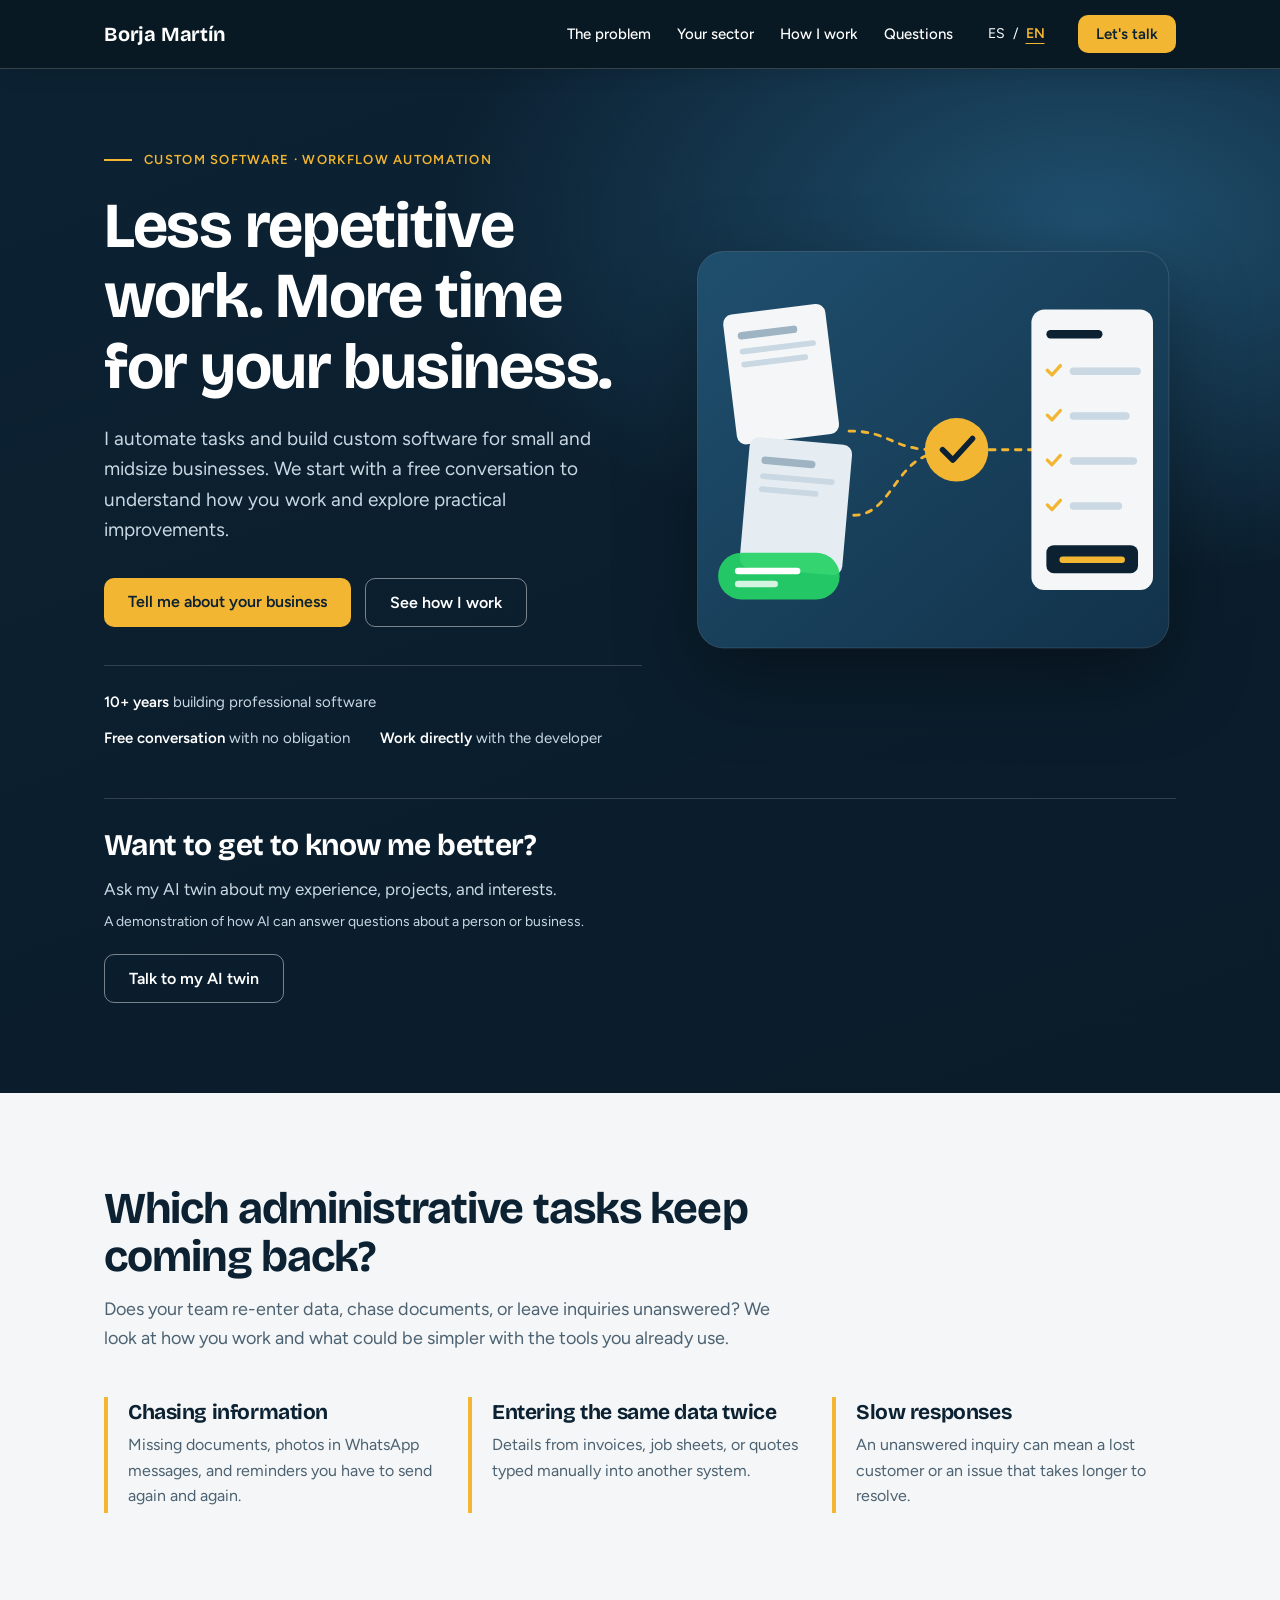
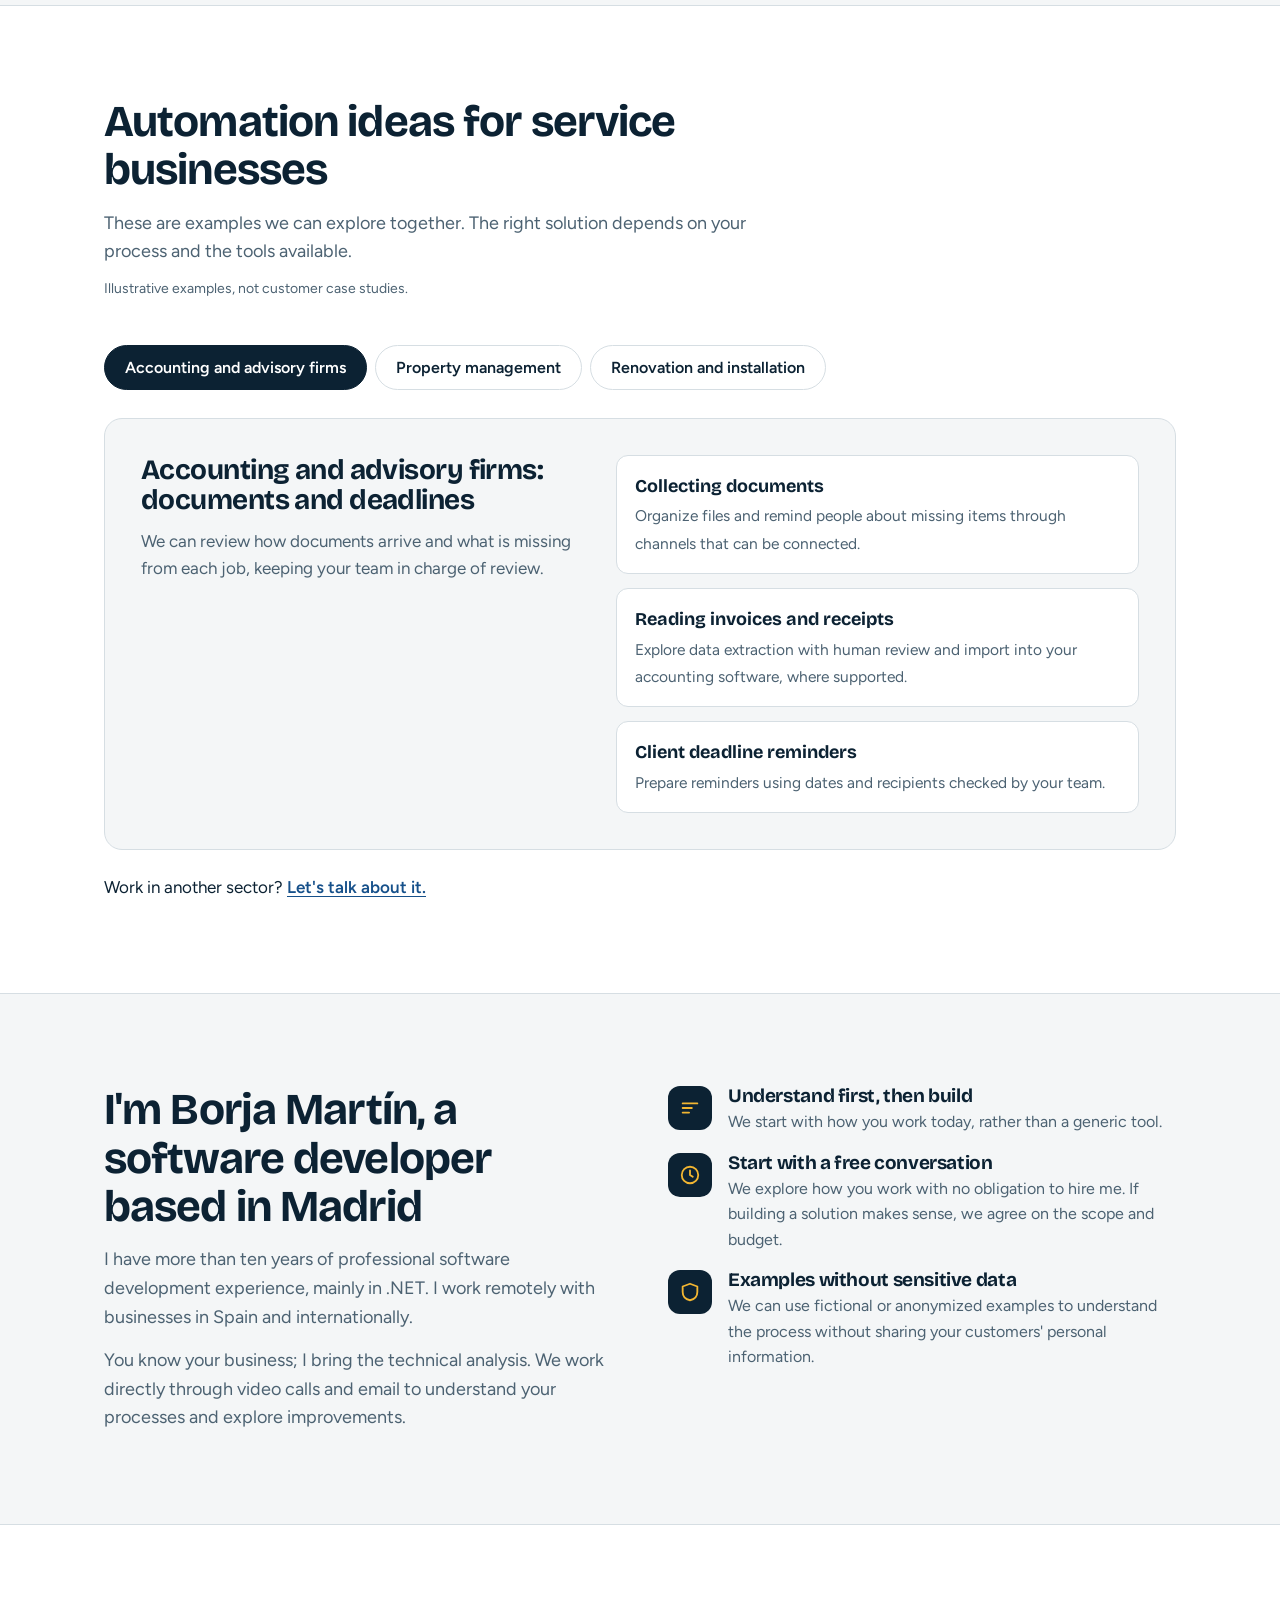
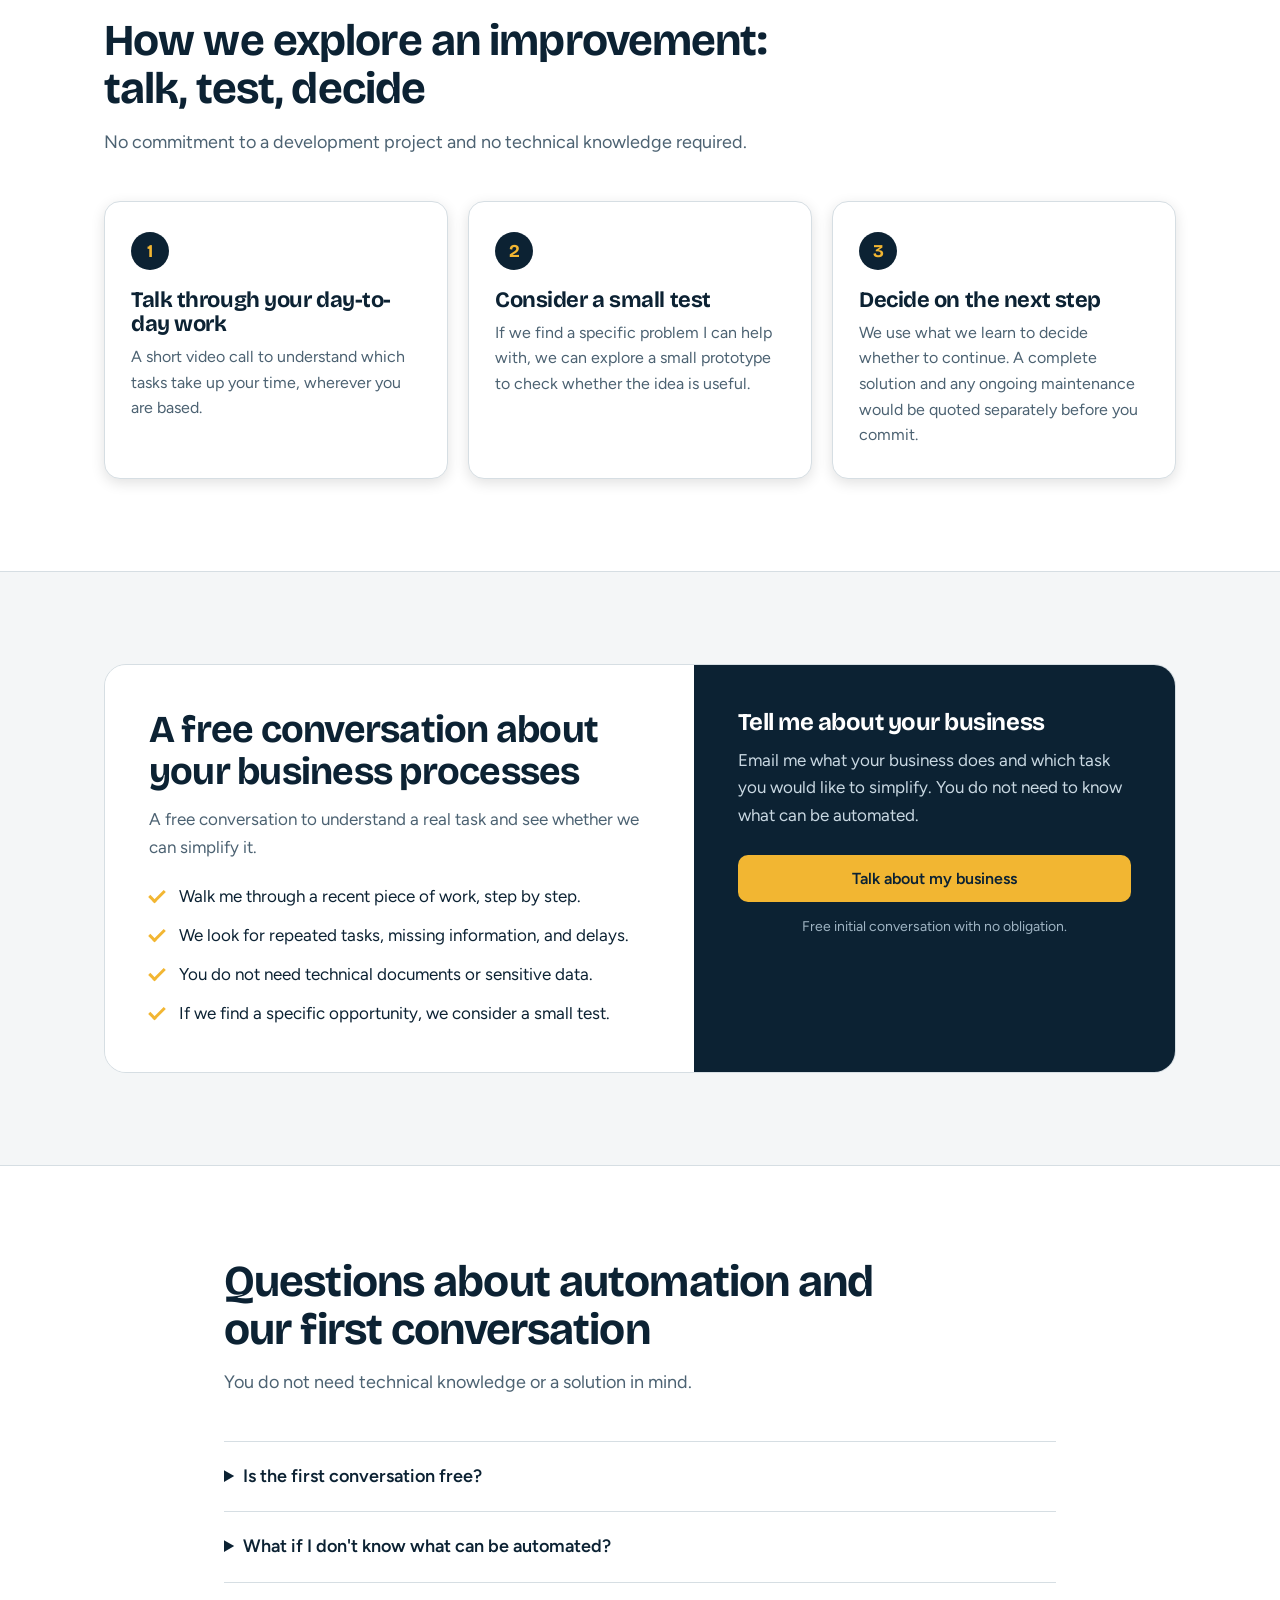
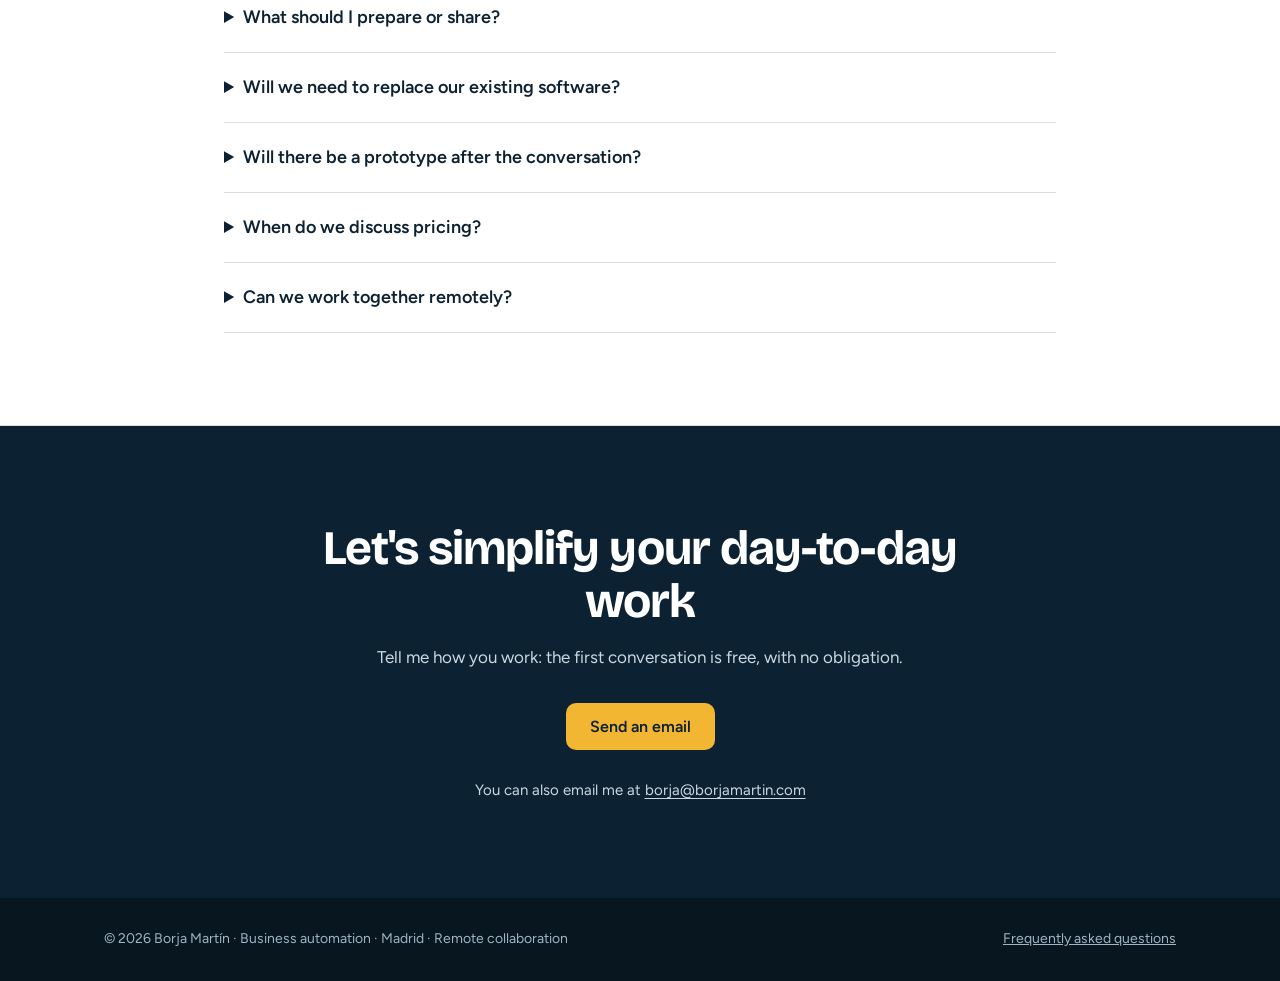
==== commit e3cc4602: "Add digital twin embed and improve mobile hero layout" ====
--- a/publicar/en/index.html
+++ b/publicar/en/index.html
@@ -5,11 +5,16 @@
 <meta name="viewport" content="width=device-width, initial-scale=1, viewport-fit=cover">
 <title>Custom Software and Workflow Automation | Borja Martín</title>
 <meta name="description" content="Workflow automation and custom software for small and midsize businesses. Work remotely with Borja Martín, a software developer based in Madrid. Start with a free conversation.">
+<link rel="canonical" href="https://borjamartin.com/en/">
+<link rel="alternate" hreflang="es" href="https://borjamartin.com/es/">
+<link rel="alternate" hreflang="en" href="https://borjamartin.com/en/">
 <link rel="preconnect" href="https://fonts.googleapis.com">
 <link rel="preconnect" href="https://fonts.gstatic.com" crossorigin>
 <link href="https://fonts.googleapis.com/css2?family=Bricolage+Grotesque:opsz,wght@12..96,500;12..96,700&family=Figtree:wght@400;500;600&display=swap" rel="stylesheet">
 <link rel="stylesheet" href="../assets/css/styles.css?v=20261029-1">
 <script src="../assets/js/main.js" defer></script>
+<script src="../assets/js/twin.js" defer></script>
+<script src="../assets/js/language-preference.js" defer></script>
 <script defer src="https://analytics.borjamartin.com/script.js" data-website-id="5ac6e45a-a960-495a-aa87-664ab7a96875"></script>
 </head>
 <body>
@@ -42,13 +47,15 @@
 <main id="inicio" tabindex="-1">
 <section class="hero" aria-labelledby="hero-title">
   <div class="wrap">
-    <div>
-      <p class="eyebrow">Custom software · Workflow automation</p>
-      <h1 id="hero-title">Less repetitive work. More time for your business.</h1>
-      <p class="lead">I automate tasks and build custom software for small and midsize businesses. We start with a free conversation to understand how you work and explore practical improvements.</p>
-      <div class="cta-row">
-        <a class="btn" href="#contacto">Tell me about your business</a>
-        <a class="btn ghost" href="#metodo">See how I work</a>
+    <div class="hero-copy">
+      <div class="hero-message">
+        <p class="eyebrow">Custom software · Workflow automation</p>
+        <h1 id="hero-title">Less repetitive work. More time for your business.</h1>
+        <p class="lead">I automate tasks and build custom software for small and midsize businesses. We start with a free conversation to understand how you work and explore practical improvements.</p>
+        <div class="cta-row">
+          <a class="btn" href="#contacto">Tell me about your business</a>
+          <a class="btn ghost" href="#metodo">See how I work</a>
+        </div>
       </div>
       <div class="proof">
         <span><b>10+ years</b> building professional software</span>
@@ -77,6 +84,16 @@
       <g fill="#C9D8E2"><rect x="406" y="132" width="76" height="8" rx="4"/><rect x="406" y="180" width="64" height="8" rx="4"/><rect x="406" y="228" width="72" height="8" rx="4"/><rect x="406" y="276" width="56" height="8" rx="4"/></g>
       <rect x="381" y="322" width="98" height="30" rx="8" fill="#0C2233"/><rect x="395" y="334" width="70" height="7" rx="3.5" fill="#F2B632"/>
     </svg>
+    <div class="twin-demo">
+      <h2>Want to get to know me better?</h2>
+      <p>Ask my AI twin about my experience, projects, and interests.</p>
+      <p class="twin-demo-note">A demonstration of how AI can answer questions about a person or business.</p>
+      <details data-twin-chat>
+        <summary class="btn ghost">Talk to my AI twin</summary>
+        <iframe data-twin-frame data-src="https://twin.borjamartin.com/?lang=en" title="Borja’s AI twin" referrerpolicy="strict-origin-when-cross-origin" hidden></iframe>
+        <noscript><p><a href="https://twin.borjamartin.com/?lang=en">Open the chat on a separate page</a></p></noscript>
+      </details>
+    </div>
   </div>
 </section>
 
--- a/publicar/assets/css/styles.css
+++ b/publicar/assets/css/styles.css
@@ -69,6 +69,16 @@
 .hero svg{width:100%;height:auto;display:block;filter:drop-shadow(0 30px 40px rgba(0,0,0,.35))}
 .flow{stroke-dasharray:6 8;animation:dash 2.4s linear 2}
 @keyframes dash{to{stroke-dashoffset:-56}}
+
+/* digital twin demonstration */
+.twin-demo{grid-column:1/-1;min-width:0;padding-top:28px;border-top:1px solid rgba(255,255,255,.16)}
+.twin-demo h2{font-size:clamp(24px,3vw,30px);line-height:1.25}
+.twin-demo p{max-width:620px;margin-top:12px;color:#C9D8E2}
+.twin-demo .twin-demo-note{font-size:14px;margin-top:8px}
+.twin-demo details{margin-top:20px}
+.twin-demo summary{list-style:none;max-width:100%;text-align:center}
+.twin-demo summary::-webkit-details-marker{display:none}
+.twin-demo iframe{display:block;width:100%;height:680px;height:min(680px,80dvh);min-height:440px;margin-top:24px;border:1px solid rgba(255,255,255,.25);border-radius:14px;background:#fff}
 
 /* sections */
 section{padding:92px 0}
@@ -250,6 +260,12 @@
   section{padding:48px 0}
   .hero{padding-bottom:48px}
   .hero .wrap{gap:28px}
+  .hero .cta-row{justify-content:center}
+  .hero-copy{display:contents}
+  .hero .wrap > svg{order:1}
+  .hero-copy > .proof{order:2;margin-top:0}
+  .hero .twin-demo{order:3}
+  .twin-demo summary{display:block;width:fit-content;margin-inline:auto}
   .hero svg{max-width:280px;margin-inline:auto}
   .intro{margin-bottom:28px}
   .proof{margin-top:28px;padding-top:20px}
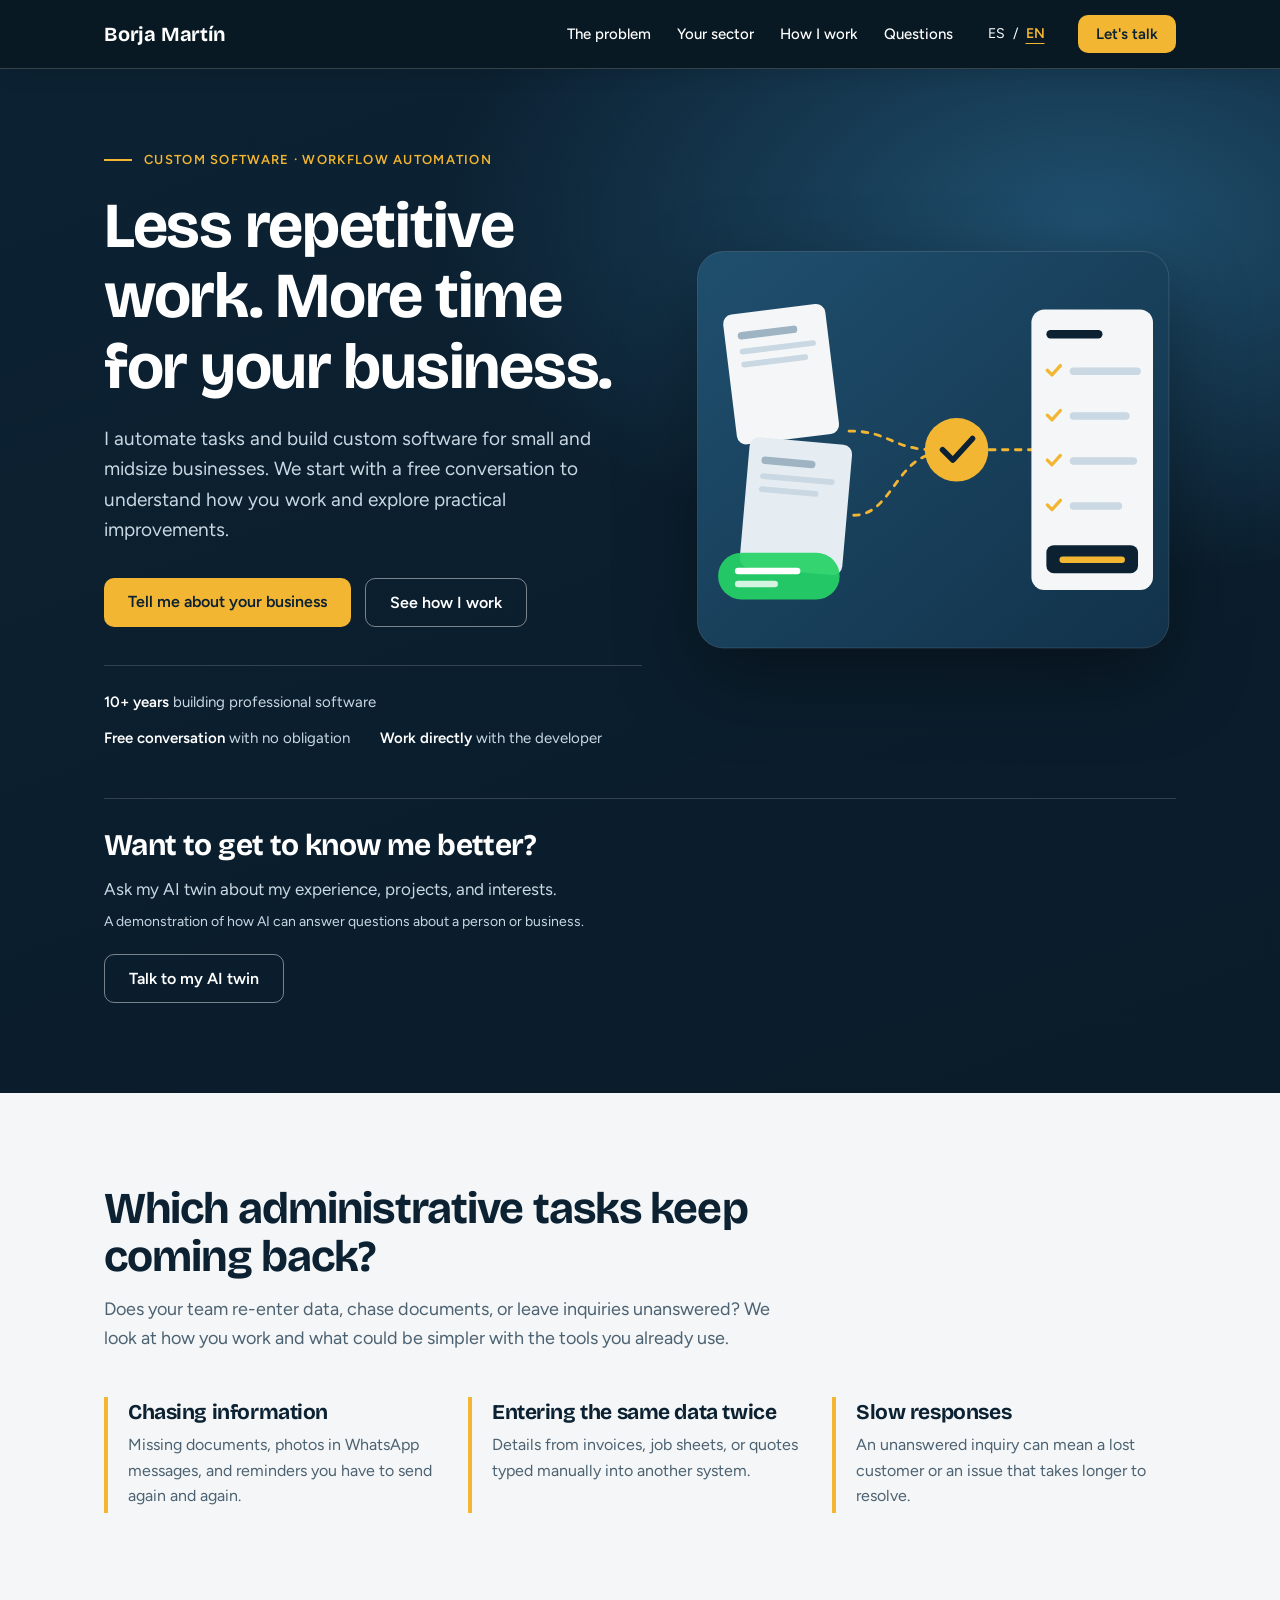
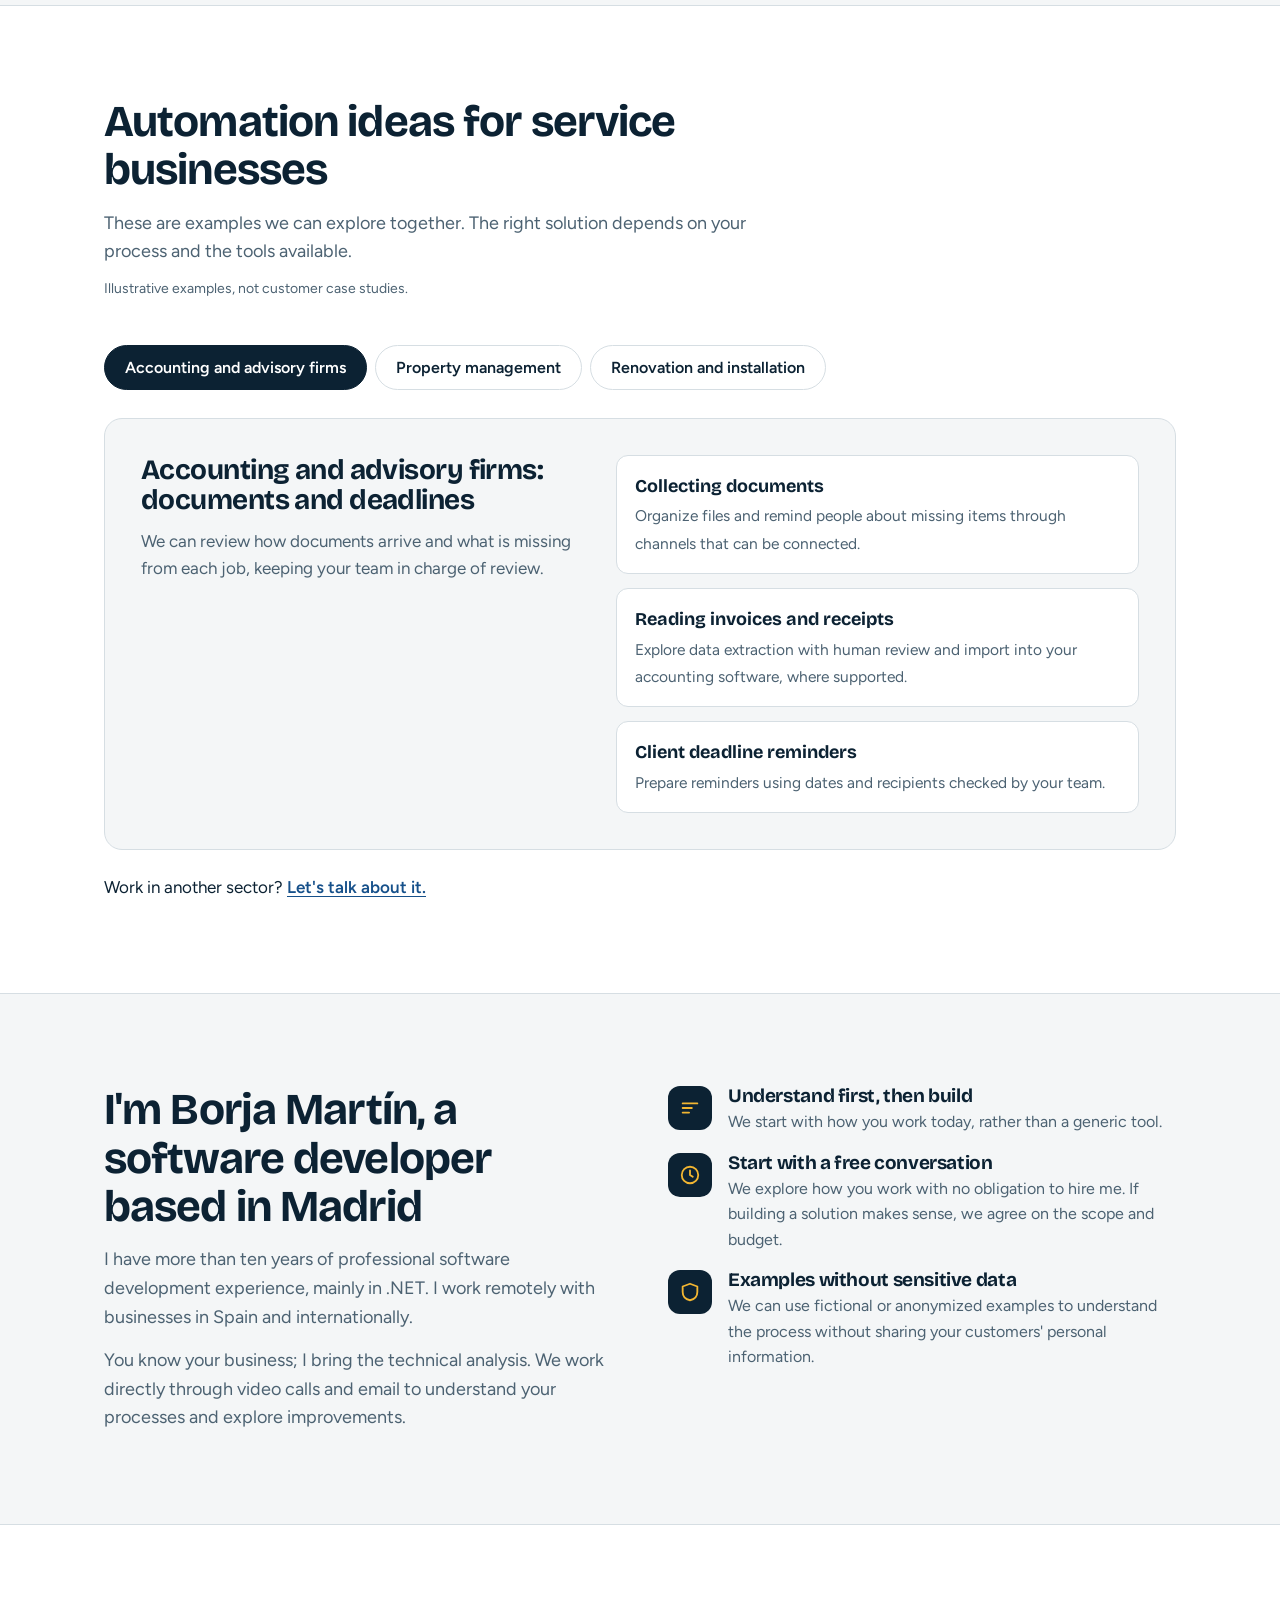
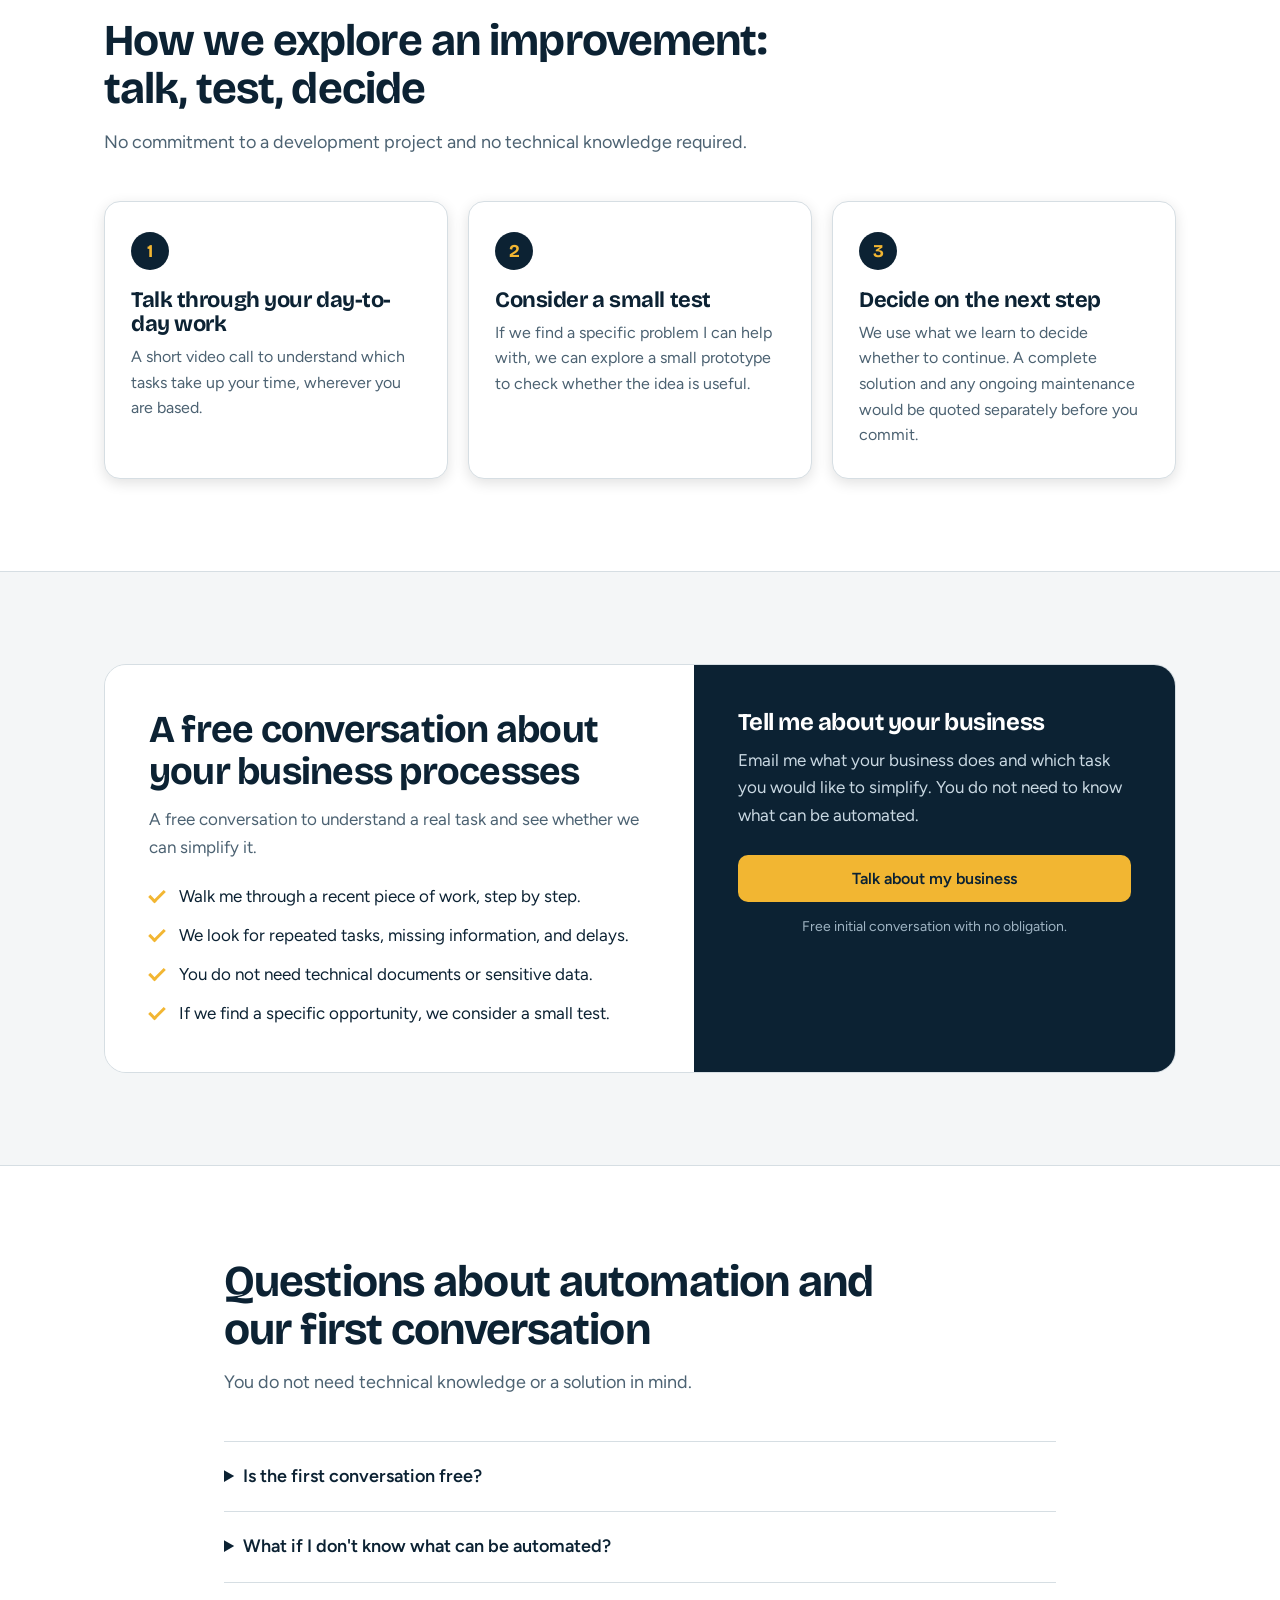
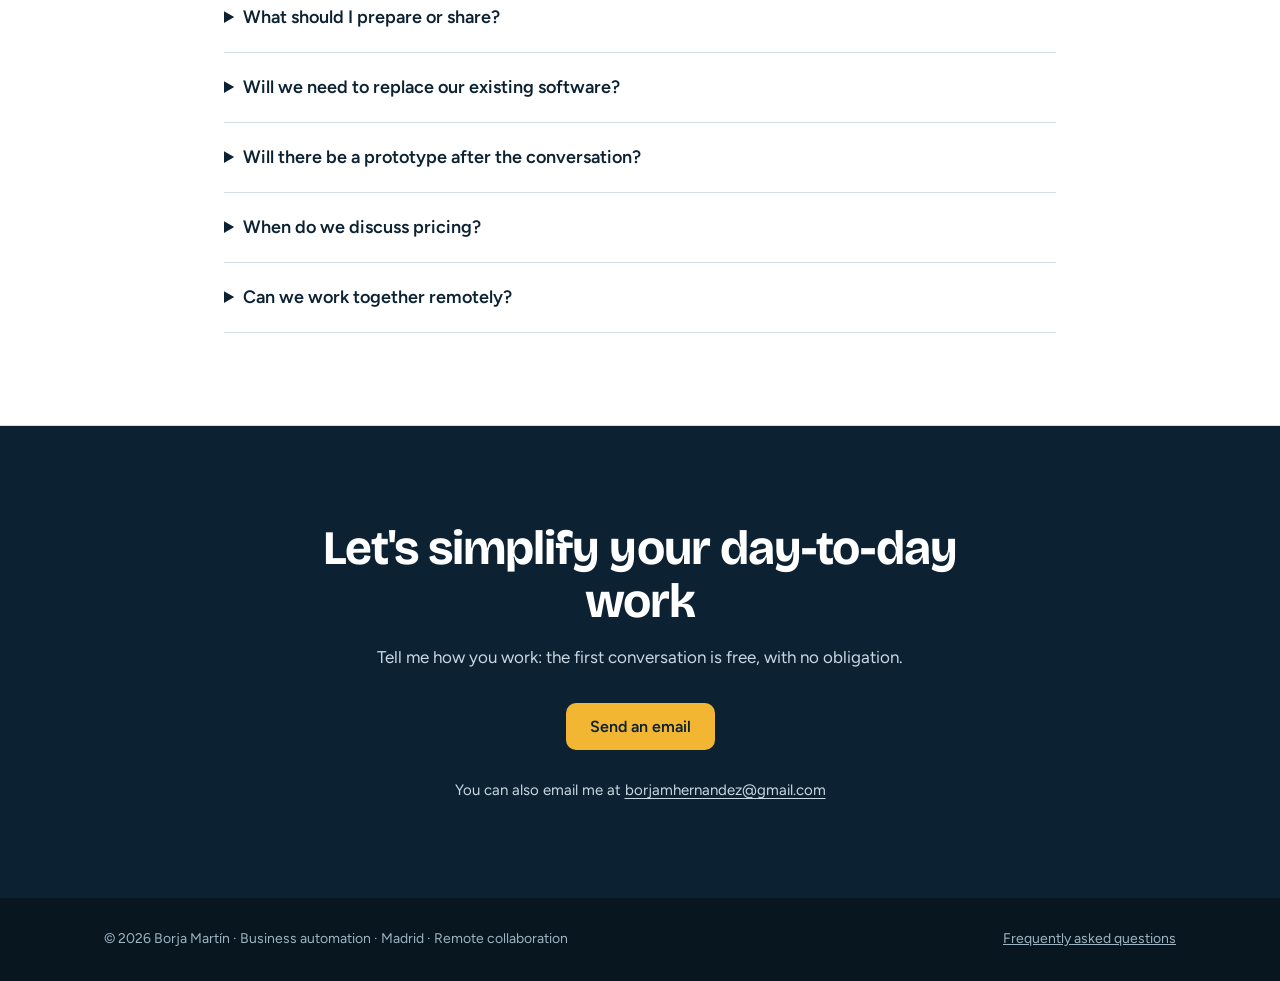
==== commit 2630e17e: "changed email to gmail account" ====
--- a/publicar/en/index.html
+++ b/publicar/en/index.html
@@ -13,7 +13,6 @@
 <link href="https://fonts.googleapis.com/css2?family=Bricolage+Grotesque:opsz,wght@12..96,500;12..96,700&family=Figtree:wght@400;500;600&display=swap" rel="stylesheet">
 <link rel="stylesheet" href="../assets/css/styles.css?v=20261029-1">
 <script src="../assets/js/main.js" defer></script>
-<script src="../assets/js/twin.js" defer></script>
 <script src="../assets/js/language-preference.js" defer></script>
 <script defer src="https://analytics.borjamartin.com/script.js" data-website-id="5ac6e45a-a960-495a-aa87-664ab7a96875"></script>
 </head>
@@ -88,11 +87,7 @@
       <h2>Want to get to know me better?</h2>
       <p>Ask my AI twin about my experience, projects, and interests.</p>
       <p class="twin-demo-note">A demonstration of how AI can answer questions about a person or business.</p>
-      <details data-twin-chat>
-        <summary class="btn ghost">Talk to my AI twin</summary>
-        <iframe data-twin-frame data-src="https://twin.borjamartin.com/?lang=en" title="Borja’s AI twin" referrerpolicy="strict-origin-when-cross-origin" hidden></iframe>
-        <noscript><p><a href="https://twin.borjamartin.com/?lang=en">Open the chat on a separate page</a></p></noscript>
-      </details>
+      <a class="btn ghost" href="https://twin.borjamartin.com/?lang=en">Talk to my AI twin</a>
     </div>
   </div>
 </section>
@@ -245,9 +240,9 @@
     <h2 id="contacto-title">Let's simplify your day-to-day work</h2>
     <p>Tell me how you work: the first conversation is free, with no obligation.</p>
     <div class="cta-row">
-      <a class="btn" href="mailto:borja@borjamartin.com?subject=Conversation%20about%20my%20business" data-mail data-umami-event="email-click">Send an email</a>
-    </div>
-    <p class="contact-email">You can also email me at <a href="mailto:borja@borjamartin.com" data-mail>borja@borjamartin.com</a></p>
+      <a class="btn" href="mailto:borjamhernandez@gmail.com?subject=Conversation%20about%20my%20business" data-mail data-umami-event="email-click">Send an email</a>
+    </div>
+    <p class="contact-email">You can also email me at <a href="mailto:borjamhernandez@gmail.com" data-mail>borjamhernandez@gmail.com</a></p>
   </div>
 </section>
 </main>
--- a/publicar/assets/css/styles.css
+++ b/publicar/assets/css/styles.css
@@ -75,10 +75,7 @@
 .twin-demo h2{font-size:clamp(24px,3vw,30px);line-height:1.25}
 .twin-demo p{max-width:620px;margin-top:12px;color:#C9D8E2}
 .twin-demo .twin-demo-note{font-size:14px;margin-top:8px}
-.twin-demo details{margin-top:20px}
-.twin-demo summary{list-style:none;max-width:100%;text-align:center}
-.twin-demo summary::-webkit-details-marker{display:none}
-.twin-demo iframe{display:block;width:100%;height:680px;height:min(680px,80dvh);min-height:440px;margin-top:24px;border:1px solid rgba(255,255,255,.25);border-radius:14px;background:#fff}
+.twin-demo .btn{margin-top:20px;max-width:100%;text-align:center}
 
 /* sections */
 section{padding:92px 0}
@@ -265,7 +262,7 @@
   .hero .wrap > svg{order:1}
   .hero-copy > .proof{order:2;margin-top:0}
   .hero .twin-demo{order:3}
-  .twin-demo summary{display:block;width:fit-content;margin-inline:auto}
+  .twin-demo .btn{display:block;width:fit-content;margin-inline:auto}
   .hero svg{max-width:280px;margin-inline:auto}
   .intro{margin-bottom:28px}
   .proof{margin-top:28px;padding-top:20px}
